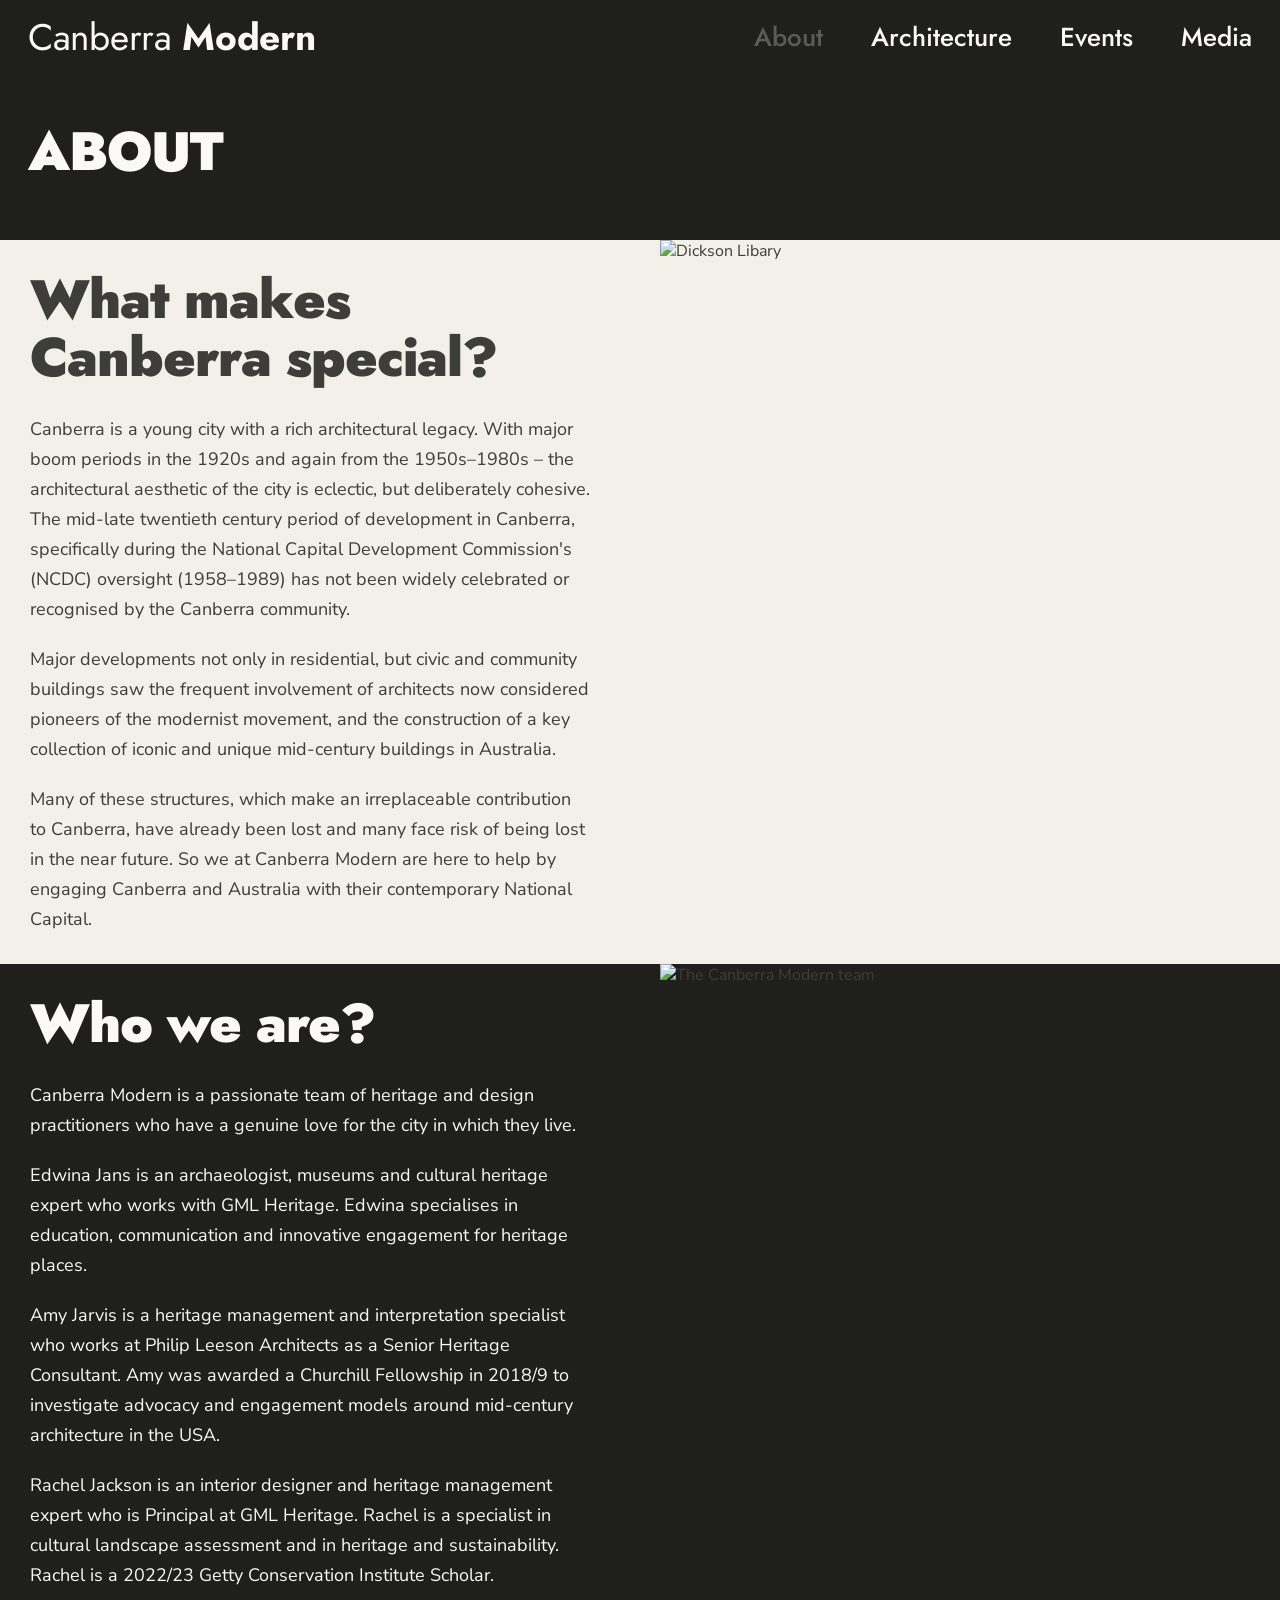
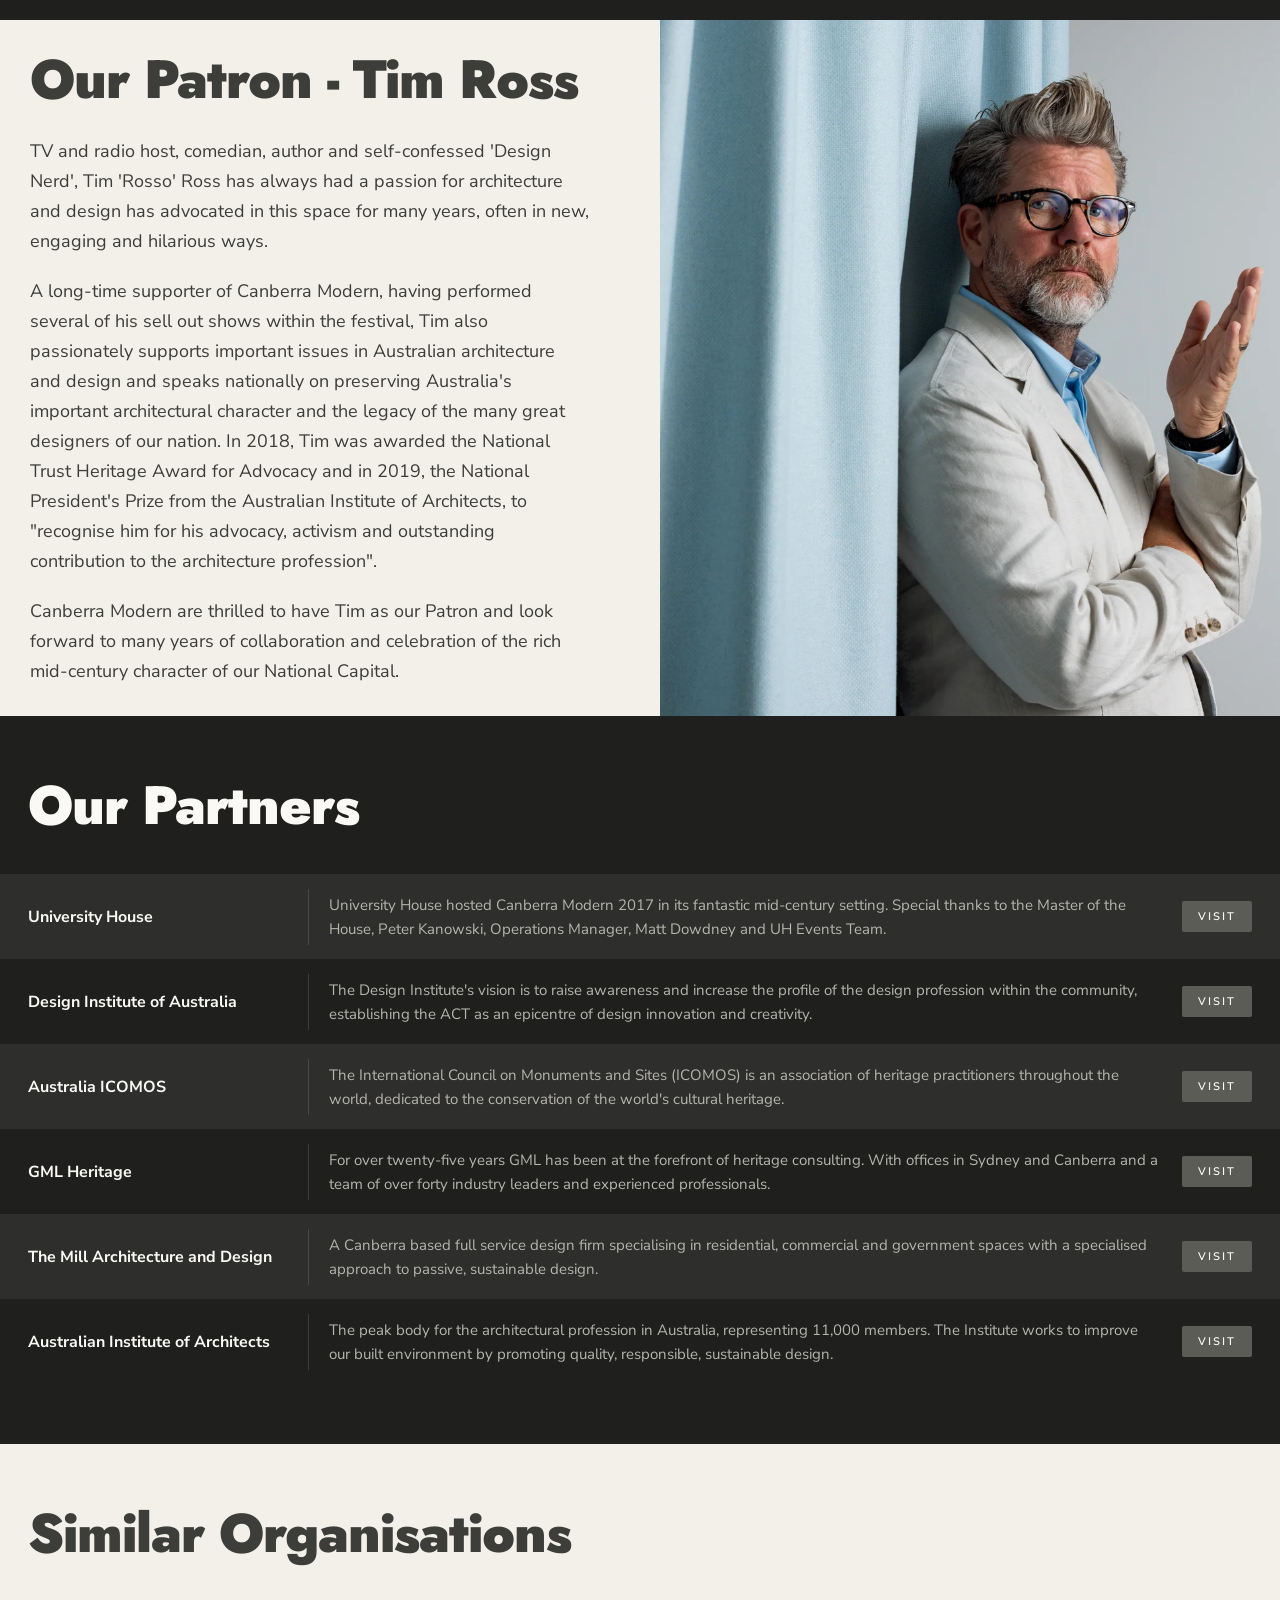
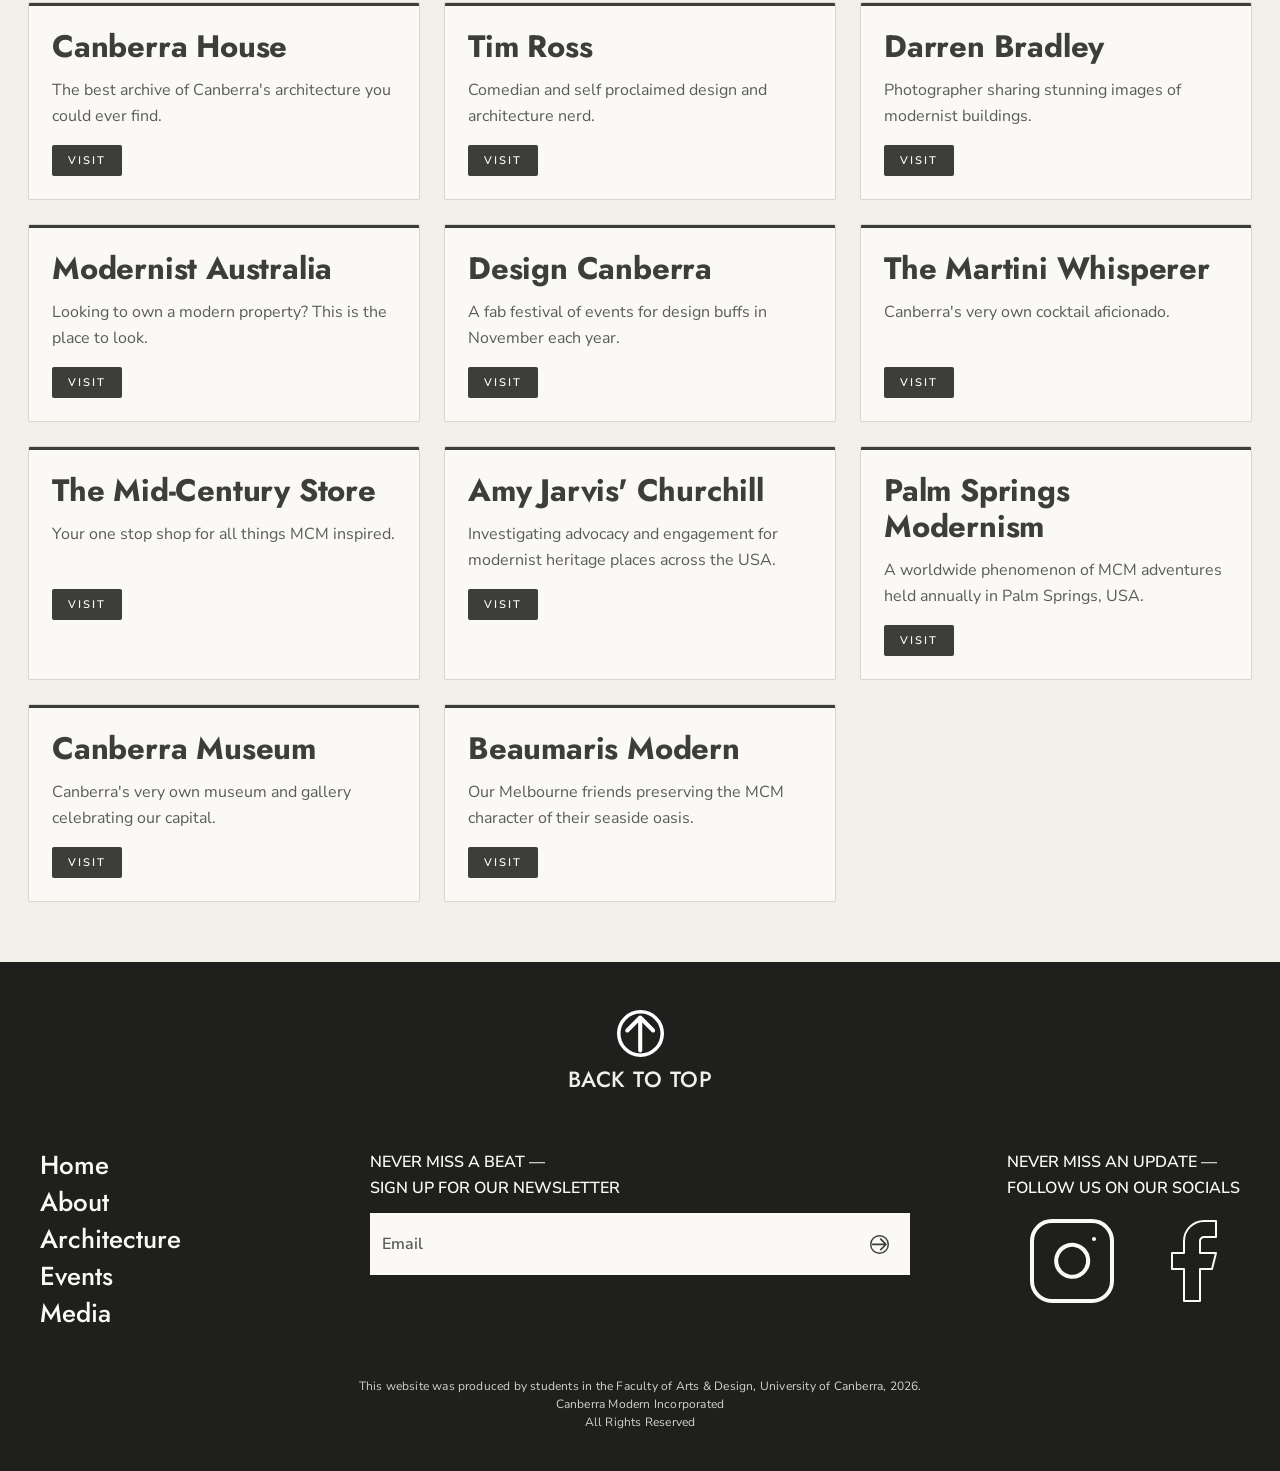
==== about.html @ 427d689c "updated footers across all pages, edited events highlight carousel to work, and match prototype. Als" ====
<!DOCTYPE html>
<html lang="en">
<head>
  <meta charset="UTF-8">
  <meta name="viewport" content="width=device-width, initial-scale=1.0">
  <title>About — Canberra Modern</title>
  <link rel="preconnect" href="https://fonts.googleapis.com">
  <link rel="preconnect" href="https://fonts.gstatic.com" crossorigin>
  <link href="https://fonts.googleapis.com/css2?family=Jost:wght@400;500;700;800;900&family=Nunito+Sans:ital,wght@0,400;0,600;1,400&display=swap" rel="stylesheet">
  <link rel="stylesheet" href="assets/css/styles.css">
</head>
<body>

  <!-- ===== PAGE HERO ===== -->
  <section class="page-hero">
    <nav class="navbar">
      <a href="index.html" class="logo"><span class="logo-regular">Canberra</span><span class="logo-bold"> Modern</span></a>
      <ul class="nav-links">
        <li><a href="about.html" class="nav-active">About</a></li>
        <li><a href="architecture.html">Architecture</a></li>
        <li><a href="events.html">Events</a></li>
        <li><a href="media.html">Media</a></li>
      </ul>
    </nav>
    <div class="page-hero-content">
      <h1 class="page-title">ABOUT</h1>
    </div>
  </section>

  <!-- ===== WHAT MAKES CANBERRA SPECIAL ===== -->
  <section class="about-section light-bg">
    <div class="about-inner">
      <div class="about-text">
        <h2 class="about-heading dark">What makes Canberra special?</h2>
        <p class="about-body dark">Canberra is a young city with a rich architectural legacy. With major boom periods in the 1920s and again from the 1950s–1980s – the architectural aesthetic of the city is eclectic, but deliberately cohesive. The mid-late twentieth century period of development in Canberra, specifically during the National Capital Development Commission's (NCDC) oversight (1958–1989) has not been widely celebrated or recognised by the Canberra community.</p>
        <p class="about-body dark">Major developments not only in residential, but civic and community buildings saw the frequent involvement of architects now considered pioneers of the modernist movement, and the construction of a key collection of iconic and unique mid-century buildings in Australia.</p>
        <p class="about-body dark">Many of these structures, which make an irreplaceable contribution to Canberra, have already been lost and many face risk of being lost in the near future. So we at Canberra Modern are here to help by engaging Canberra and Australia with their contemporary National Capital.</p>
      </div>
      <div class="about-image">
        <img src="assets/images/dicksonlibrary.png" alt="Dickson Libary">
      </div>
    </div>
  </section>

  <!-- ===== WHO WE ARE ===== -->
  <section class="about-section dark-bg">
    <div class="about-inner">
      <div class="about-text">
        <h2 class="about-heading light">Who we are?</h2>
        <p class="about-body light">Canberra Modern is a passionate team of heritage and design practitioners who have a genuine love for the city in which they live.</p>
        <p class="about-body light">Edwina Jans is an archaeologist, museums and cultural heritage expert who works with GML Heritage. Edwina specialises in education, communication and innovative engagement for heritage places.</p>
        <p class="about-body light">Amy Jarvis is a heritage management and interpretation specialist who works at Philip Leeson Architects as a Senior Heritage Consultant. Amy was awarded a Churchill Fellowship in 2018/9 to investigate advocacy and engagement models around mid-century architecture in the USA.</p>
        <p class="about-body light">Rachel Jackson is an interior designer and heritage management expert who is Principal at GML Heritage. Rachel is a specialist in cultural landscape assessment and in heritage and sustainability. Rachel is a 2022/23 Getty Conservation Institute Scholar.</p>
      </div>
      <div class="about-image">
        <img src="assets/images/yarralumlaunitingchurch.png" alt="The Canberra Modern team">
      </div>
    </div>
  </section>

  <!-- ===== OUR PATRON - TIM ROSS ===== -->
  <section class="about-section light-bg">
    <div class="about-inner">
      <div class="about-text">
        <h2 class="about-heading dark">Our Patron - Tim Ross</h2>
        <p class="about-body dark">TV and radio host, comedian, author and self-confessed 'Design Nerd', Tim 'Rosso' Ross has always had a passion for architecture and design has advocated in this space for many years, often in new, engaging and hilarious ways.</p>
        <p class="about-body dark">A long-time supporter of Canberra Modern, having performed several of his sell out shows within the festival, Tim also passionately supports important issues in Australian architecture and design and speaks nationally on preserving Australia's important architectural character and the legacy of the many great designers of our nation. In 2018, Tim was awarded the National Trust Heritage Award for Advocacy and in 2019, the National President's Prize from the Australian Institute of Architects, to "recognise him for his advocacy, activism and outstanding contribution to the architecture profession".</p>
        <p class="about-body dark">Canberra Modern are thrilled to have Tim as our Patron and look forward to many years of collaboration and celebration of the rich mid-century character of our National Capital.</p>
      </div>
      <div class="about-image">
        <img src="assets/images/timross.png" alt="Tim Ross, Patron of Canberra Modern">
      </div>
    </div>
  </section>

  <!-- ===== OUR PARTNERS ===== -->
  <section class="about-section dark-bg">
    <div class="partners-inner">
      <h2 class="partners-heading">Our Partners</h2>
      <div class="partner-list">
        <div class="partner-row">
          <span class="partner-name">University House</span>
          <span class="partner-divider"></span>
          <p class="partner-desc">University House hosted Canberra Modern 2017 in its fantastic mid-century setting. Special thanks to the Master of the House, Peter Kanowski, Operations Manager, Matt Dowdney and UH Events Team.</p>
          <a href="#" class="visit-btn">VISIT</a>
        </div>
        <div class="partner-row">
          <span class="partner-name">Design Institute of Australia</span>
          <span class="partner-divider"></span>
          <p class="partner-desc">The Design Institute's vision is to raise awareness and increase the profile of the design profession within the community, establishing the ACT as an epicentre of design innovation and creativity.</p>
          <a href="#" class="visit-btn">VISIT</a>
        </div>
        <div class="partner-row">
          <span class="partner-name">Australia ICOMOS</span>
          <span class="partner-divider"></span>
          <p class="partner-desc">The International Council on Monuments and Sites (ICOMOS) is an association of heritage practitioners throughout the world, dedicated to the conservation of the world's cultural heritage.</p>
          <a href="#" class="visit-btn">VISIT</a>
        </div>
        <div class="partner-row">
          <span class="partner-name">GML Heritage</span>
          <span class="partner-divider"></span>
          <p class="partner-desc">For over twenty-five years GML has been at the forefront of heritage consulting. With offices in Sydney and Canberra and a team of over forty industry leaders and experienced professionals.</p>
          <a href="#" class="visit-btn">VISIT</a>
        </div>
        <div class="partner-row">
          <span class="partner-name">The Mill Architecture and Design</span>
          <span class="partner-divider"></span>
          <p class="partner-desc">A Canberra based full service design firm specialising in residential, commercial and government spaces with a specialised approach to passive, sustainable design.</p>
          <a href="#" class="visit-btn">VISIT</a>
        </div>
        <div class="partner-row">
          <span class="partner-name">Australian Institute of Architects</span>
          <span class="partner-divider"></span>
          <p class="partner-desc">The peak body for the architectural profession in Australia, representing 11,000 members. The Institute works to improve our built environment by promoting quality, responsible, sustainable design.</p>
          <a href="#" class="visit-btn">VISIT</a>
        </div>
      </div>
    </div>
  </section>

  <!-- ===== SIMILAR ORGANISATIONS ===== -->
  <section class="about-section light-bg">
    <div class="orgs-inner">
      <h2 class="orgs-heading">Similar Organisations</h2>
      <div class="org-grid">
        <div class="org-card">
          <h3 class="org-card-title">Canberra House</h3>
          <p class="org-card-desc">The best archive of Canberra's architecture you could ever find.</p>
          <a href="#" class="visit-btn">VISIT</a>
        </div>
        <div class="org-card">
          <h3 class="org-card-title">Tim Ross</h3>
          <p class="org-card-desc">Comedian and self proclaimed design and architecture nerd.</p>
          <a href="#" class="visit-btn">VISIT</a>
        </div>
        <div class="org-card">
          <h3 class="org-card-title">Darren Bradley</h3>
          <p class="org-card-desc">Photographer sharing stunning images of modernist buildings.</p>
          <a href="#" class="visit-btn">VISIT</a>
        </div>
        <div class="org-card">
          <h3 class="org-card-title">Modernist Australia</h3>
          <p class="org-card-desc">Looking to own a modern property? This is the place to look.</p>
          <a href="#" class="visit-btn">VISIT</a>
        </div>
        <div class="org-card">
          <h3 class="org-card-title">Design Canberra</h3>
          <p class="org-card-desc">A fab festival of events for design buffs in November each year.</p>
          <a href="#" class="visit-btn">VISIT</a>
        </div>
        <div class="org-card">
          <h3 class="org-card-title">The Martini Whisperer</h3>
          <p class="org-card-desc">Canberra's very own cocktail aficionado.</p>
          <a href="#" class="visit-btn">VISIT</a>
        </div>
        <div class="org-card">
          <h3 class="org-card-title">The Mid-Century Store</h3>
          <p class="org-card-desc">Your one stop shop for all things MCM inspired.</p>
          <a href="#" class="visit-btn">VISIT</a>
        </div>
        <div class="org-card">
          <h3 class="org-card-title">Amy Jarvis' Churchill</h3>
          <p class="org-card-desc">Investigating advocacy and engagement for modernist heritage places across the USA.</p>
          <a href="#" class="visit-btn">VISIT</a> 
        </div>
        <div class="org-card">
          <h3 class="org-card-title">Palm Springs Modernism</h3>
          <p class="org-card-desc">A worldwide phenomenon of MCM adventures held annually in Palm Springs, USA.</p>
          <a href="#" class="visit-btn">VISIT</a>
        </div>
        <div class="org-card">
          <h3 class="org-card-title">Canberra Museum</h3>
          <p class="org-card-desc">Canberra's very own museum and gallery celebrating our capital.</p>
          <a href="#" class="visit-btn">VISIT</a>
        </div>
        <div class="org-card">
          <h3 class="org-card-title">Beaumaris Modern</h3>
          <p class="org-card-desc">Our Melbourne friends preserving the MCM character of their seaside oasis.</p>
          <a href="#" class="visit-btn">VISIT</a>
        </div>
      </div>
    </div>
  </section>

  <!-- ===== FOOTER ===== -->
  <footer id="newsletter">
    <div class="footer-top">
      <button class="back-to-top" onclick="window.scrollTo({top:0,behavior:'smooth'})">
        <img src="assets/images/seemoreright.svg" alt="" class="back-to-top-icon">
        <span>BACK TO TOP</span>
      </button>
    </div>

    <div class="footer-body">
      <nav class="footer-nav">
        <a href="index.html">Home</a>
        <a href="about.html">About</a>
        <a href="architecture.html">Architecture</a>
        <a href="events.html">Events</a>
        <a href="media.html">Media</a>
      </nav>

      <div class="footer-newsletter">
        <p class="newsletter-heading">NEVER MISS A BEAT —<br>SIGN UP FOR OUR NEWSLETTER</p>
        <form class="newsletter-form" onsubmit="return false;">
          <input type="email" placeholder="Email" class="newsletter-input" aria-label="Email address">
          <button type="submit" class="newsletter-submit" aria-label="Submit">
            <img src="assets/images/seemoreright.svg" alt="Submit" class="submit-arrow">
          </button>
        </form>
      </div>

      <!-- Social -->
      <div class="footer-social">
        <p class="social-heading">NEVER MISS AN UPDATE —<br>FOLLOW US ON OUR SOCIALS</p>
        <div class="footer-social-icons">
          <a href="#" aria-label="Instagram">
            <img src="assets/images/instagramlogo.svg" alt="Instagram">
          </a>
          <a href="#" aria-label="Facebook">
            <img src="assets/images/facebooklogo.svg" alt="Facebook">
          </a>
        </div>
      </div>
    </div>

    <p class="footer-copyright">This website was produced by students in the Faculty of Arts & Design, University of Canberra, 2026.<br>Canberra Modern Incorporated<br>All Rights Reserved<br></p>
  </footer>
  <!-- Mobile hamburger button -->
  <button class="hamburger-btn" id="hamburgerBtn" aria-label="Open navigation">
    <span></span>
    <span></span>
    <span></span>
  </button>

  <!-- Mobile full-screen nav overlay -->
  <div class="mobile-nav-overlay" id="mobileNavOverlay">
    <button class="mobile-nav-close" id="mobileNavClose" aria-label="Close navigation">&#x2715;</button>
    <nav class="mobile-nav-links">
      <a href="index.html">Home</a>
      <a href="about.html">About</a>
      <a href="architecture.html">Architecture</a>
      <a href="events.html">Events</a>
      <a href="media.html">Media</a>
    </nav>
  </div>

  <script src="assets/js/javascript.js"></script>
</body>
</html>
---- assets/css/styles.css ----
/* ===== RESET & BASE ===== */
*, *::before, *::after {
  box-sizing: border-box;
  margin: 0;
  padding: 0;
}

:root {
  --charcoal: #1F1F1D;
  --stone: #3D3D39;
  --slate: #5C5C57;
  --cream: #F2F0E9;
  --off-white: #FAF9F6;
  --tan: #D4D2CB;

  --font-heading: 'Jost', sans-serif;
  --font-body: 'Nunito Sans', sans-serif;
}

html {
  scroll-behavior: smooth;
}

body {
  font-family: var(--font-body);
  background-color: var(--cream);
  color: var(--stone);
}

a {
  text-decoration: none;
  color: inherit;
}

ul {
  list-style: none;
}

img {
  display: block;
  max-width: 100%;
}

/* ===== HERO SECTION ===== */
.hero {
  position: relative;
  width: 100%;
  min-height: 830px;
  background-color: var(--charcoal);
  overflow: hidden;
  padding-bottom: 60px;
}

/* ===== NAVBAR ===== */
.navbar {
  position: relative;
  z-index: 10;
  display: flex;
  align-items: center;
  justify-content: space-between;
  padding: 16px 28px;
  max-width: 1440px;
  margin: 0 auto;
}

.logo {
  font-family: var(--font-heading);
  font-size: 37px;
  line-height: 42px;
  letter-spacing: -0.3px;
  color: var(--off-white);
  white-space: nowrap;
}

.logo-regular {
  font-weight: 400;
}

.logo-bold {
  font-weight: 700;
}

.nav-links {
  display: flex;
  gap: 48px;
}

.nav-links a {
  font-family: var(--font-heading);
  font-weight: 500;
  font-size: 26px;
  line-height: 32px;
  color: var(--off-white);
  transition: opacity 0.2s;
}

.nav-links a:hover {
  opacity: 0.75;
}

.nav-right {
  display: flex;
  flex-direction: column;
  align-items: center;
  gap: 6px;
}

.social-icons {
  display: flex;
  align-items: center;
  gap: 11px;
}

.social-icon img {
  width: 45px;
  height: 45px;
  object-fit: contain;
}

.newsletter-btn {
  display: flex;
  align-items: center;
  gap: 6px;
  font-family: var(--font-body);
  font-weight: 600;
  font-size: 16px;
  line-height: 26px;
  color: var(--off-white);
  cursor: pointer;
  transition: opacity 0.2s;
}

.newsletter-btn:hover {
  opacity: 0.75;
}

.newsletter-arrow {
  width: 10px;
  height: 10px;
  object-fit: contain;
}

/* ===== HERO CONTENT ===== */
.hero-content {
  position: relative;
  max-width: 1440px;
  margin: 0 auto;
  min-height: 830px;
}

/* Left image — top left */
.hero-image-left {
  position: absolute;
  left: 42px;
  top: 86px;
  width: 323px;
  height: 273px;
  border: 6px solid var(--off-white);
  overflow: hidden;
}

.hero-image-left img {
  width: 100%;
  height: 100%;
  object-fit: cover;
}

/* Centered title */
.hero-title {
  position: absolute;
  left: 50%;
  transform: translateX(-50%);
  top: 341px;
  width: 776px;
  text-align: center;
  font-family: var(--font-heading);
  font-weight: 900;
  font-size: 54px;
  line-height: 58px;
  letter-spacing: -1px;
  color: var(--off-white);
}

/* Right image — lower right */
.hero-image-right {
  position: absolute;
  right: 43px;
  top: 459px;
  width: 479px;
  height: 322px;
  border: 6px solid var(--off-white);
  overflow: hidden;
}

.hero-image-right img {
  width: 100%;
  height: 100%;
  object-fit: cover;
}

/* Description — bottom left, left-aligned */
.hero-description {
  position: absolute;
  left: 26px;
  top: 666px;
  width: 378px;
  font-family: var(--font-body);
  font-weight: 400;
  font-size: 16px;
  line-height: 26px;
  color: var(--off-white);
  text-align: left;
}

/* ===== SECTIONS ===== */
.section {
  padding: 48px 28px 60px;
  width: 100%;
}

.section-title {
  font-family: var(--font-heading);
  font-weight: 800;
  font-size: 45px;
  line-height: 50px;
  letter-spacing: -0.5px;
  margin-bottom: 24px;
}

.section-title.dark {
  color: var(--stone);
}

.section-title.light {
  color: var(--off-white);
}

/* ===== FAVOURITES SECTION BACKGROUND ===== */
.favourites-section {
  background-color: var(--charcoal);
  max-width: 100%;
}

/* ===== CARDS CONTAINER ===== */
.cards-container {
  position: relative;
  border-radius: 54px;
  padding: 40px 56px;
  display: flex;
  align-items: center;
  gap: 24px;
}

.cards-container.light {
  background-color: var(--off-white);
}

.cards-container.cream {
  background-color: var(--off-white);
}

.cards-grid {
  display: grid;
  grid-template-columns: repeat(4, 1fr);
  gap: 28px;
  flex: 1;
  min-width: 0;
}

/* ===== EVENT CARDS ===== */
.event-card,
.fav-card,
.story-card {
  display: flex;
  flex-direction: column;
  gap: 3px;
}

.card-image-wrap {
  width: 100%;
  aspect-ratio: 1 / 1;
  overflow: hidden;
  border: 4px solid var(--stone);
}

.card-image-wrap img {
  width: 100%;
  height: 100%;
  object-fit: cover;
  display: block;
}

.card-title {
  font-family: var(--font-heading);
  font-weight: 700;
  font-size: 31px;
  line-height: 36px;
  letter-spacing: -0.2px;
}

.card-title.dark {
  color: var(--stone);
}

.card-date {
  font-family: var(--font-heading);
  font-weight: 500;
  font-size: 26px;
  line-height: 32px;
  color: var(--stone);
  
}

/* ===== SEE MORE BUTTON ===== */
.see-more-btn {
  display: flex;
  flex-direction: column;
  align-items: center;
  gap: 8px;
  flex-shrink: 0;
  cursor: pointer;
  transition: opacity 0.2s;
}

.see-more-btn:hover {
  opacity: 0.7;
}

.see-more-btn img {
  width: 40px;
  height: 40px;
}

.see-more-btn span {
  font-family: var(--font-body);
  font-weight: 600;
  font-size: 13px;
  line-height: 20px;
  letter-spacing: 2px;
  text-transform: uppercase;
  color: var(--stone);
}

/* ===== FOOTER ===== */
footer {
  background-color: var(--charcoal);
  padding: 0 28px 40px;
}

.footer-top {
  display: flex;
  justify-content: center;
  padding: 48px 0 24px;
}

.back-to-top {
  display: flex;
  flex-direction: column;
  align-items: center;
  gap: 8px;
  background: none;
  border: none;
  cursor: pointer;
  color: var(--cream);
  font-family: var(--font-heading);
  font-weight: 500;
  font-size: 22px;
  line-height: 28px;
  letter-spacing: 0.5px;
  transition: opacity 0.2s;
}

.back-to-top:hover {
  opacity: 0.75;
}

.back-to-top-icon {
  width: 47px;
  height: 47px;
  transform: rotate(-90deg);
  filter: brightness(0) invert(1);
}

.footer-body {
  display: grid;
  grid-template-columns: 1fr 2fr 1fr;
  gap: 60px;
  max-width: 1200px;
  margin: 0 auto;
  padding: 32px 0 24px;
  align-items: start;
}

/* Footer Nav */
.footer-nav {
  display: flex;
  flex-direction: column;
  gap: 5px;
  color:var(--creamcream)
}

.footer-nav a {
  font-family: var(--font-heading);
  font-weight: 500;
  font-size: 26px;
  line-height: 32px;
  color: var(--off-white);
  transition: opacity 0.2s;
}

.footer-nav a:hover {
  opacity: 0.7;
}

/* Newsletter */
.footer-newsletter {
  display: flex;
  flex-direction: column;
  gap: 12px;
}

.newsletter-heading {
  font-family: var(--font-body);
  font-weight: 600;
  font-size: 16px;
  line-height: 26px;
  color: var(--off-white);
}

.newsletter-form {
  display: flex;
  align-items: center;
  background-color: var(--off-white);
  position: relative;
  height: 62px;
}

.newsletter-input {
  flex: 1;
  height: 100%;
  border: none;
  background: transparent;
  font-family: var(--font-body);
  font-weight: 600;
  font-size: 16px;
  color: var(--slate);
  padding: 0 60px 0 12px;
  outline: none;
}

.newsletter-input::placeholder {
  color: var(--slate);
}

.newsletter-submit {
  position: absolute;
  right: 0;
  top: 0;
  height: 62px;
  width: 62px;
  background: none;
  border: none;
  cursor: pointer;
  display: flex;
  align-items: center;
  justify-content: center;
  transition: opacity 0.2s;
}

.newsletter-submit:hover {
  opacity: 0.75;
}

.submit-circle {
  position: absolute;
  width: 37px;
  height: 37px;
}

.submit-arrow {
  position: relative;
  width: 19px;
  height: auto;
  z-index: 1;
}

/* Social */
.footer-social {
  display: flex;
  flex-direction: column;
  gap: 12px;
  align-items: flex-end;
}

.social-heading {
     font-family: var(--font-body);
    font-weight: 600;
    font-size: 16px;
    line-height: 26px;
    color: var(--off-white);

}

.footer-social-icons {
  display: flex;
  gap: 24px;
  align-items: center;
}

.footer-social-icons a img {
  width: 96px;
  height: 96px;
  object-fit: contain;
}

/* Copyright */
.footer-copyright {
  text-align: center;
  font-family: var(--font-body);
  font-weight: 400;
  font-size: 12px;
  line-height: 18px;
  letter-spacing: 0.2px;
  color: var(--tan);
  margin-top: 24px;
}

/* ===== HAMBURGER / MOBILE NAV ===== */
.hamburger-btn {
  display: none;
  position: fixed;
  bottom: 24px;
  left: 20px;
  z-index: 200;
  width: 55px;
  height: 55px;
  border-radius: 50%;
  background-color: var(--off-white);
  border: none;
  cursor: pointer;
  flex-direction: column;
  align-items: center;
  justify-content: center;
  gap: 5px;
  box-shadow: 0 2px 12px rgba(0, 0, 0, 0.25);
}

.hamburger-btn span {
  display: block;
  width: 22px;
  height: 3px;
  background-color: var(--charcoal);
  border-radius: 2px;
}

.mobile-nav-overlay {
  display: none;
  position: fixed;
  inset: 0;
  background-color: var(--charcoal);
  z-index: 300;
  flex-direction: column;
  align-items: center;
  justify-content: center;
  gap: 32px;
}

.mobile-nav-overlay.open {
  display: flex;
}

.mobile-nav-close {
  position: absolute;
  bottom: 24px;
  left: 20px;
  background: none;
  border: none;
  color: var(--off-white);
  font-size: 32px;
  line-height: 1;
  cursor: pointer;
}

.mobile-nav-links {
  display: flex;
  flex-direction: column;
  align-items: center;
  gap: 28px;
}

.mobile-nav-links a {
  font-family: var(--font-heading);
  font-weight: 500;
  font-size: 32px;
  line-height: 38px;
  color: var(--off-white);
  transition: opacity 0.2s;
}

.mobile-nav-links a:hover {
  opacity: 0.7;
}

/* ===== PAGE HERO (About, Architecture, Events, Media) ===== */
.page-hero {
  background-color: var(--charcoal);
  padding-bottom: 60px;
}

.page-hero-content {
  max-width: 1440px;
  margin: 0 auto;
  padding: 48px 28px 0;
}

.page-title {
  font-family: var(--font-heading);
  font-weight: 900;
  font-size: 54px;
  line-height: 58px;
  letter-spacing: -1px;
  color: var(--off-white);
}

.nav-active {
  color: var(--slate) !important;
}

/* ===== ABOUT SECTIONS ===== */
.about-section {
  width: 100%;
}

.about-section.dark-bg {
  background-color: var(--charcoal);
}

.about-section.light-bg {
  background-color: var(--cream);
}

.about-inner {
  max-width: 1440px;
  margin: 0 auto;
  display: grid;
  grid-template-columns: 1fr 1fr;
  gap: 40px;
  align-items: start;
}
.about-text{padding: 30px 30px 30px 30px;}

.about-heading {
  font-family: var(--font-heading);
  font-weight: 900;
  font-size: 54px;
  line-height: 58px;
  letter-spacing: -1px;
  margin-bottom: 28px;
}

.about-heading.light { color: var(--off-white); }
.about-heading.dark  { color: var(--stone); }

.about-body {
  font-family: var(--font-body);
  font-weight: 400;
  font-size: 18px;
  line-height: 30px;
  margin-bottom: 20px;
}

.about-body:last-child { margin-bottom: 0; }
.about-body.light { color: var(--off-white); }
.about-body.dark  { color: var(--stone); }

.about-image {
  width: 100%;
  height: 100%;
  overflow: hidden;
}

.about-image img {
  width: 100%;
  height: 100%;
  object-fit: cover;
}

/* ===== PARTNER ROWS ===== */
.partners-inner {
  max-width: 1440px;
  margin: 0 auto;
  padding: 60px 0 60px;
}

.partners-heading {
  padding: 0 28px 40px;
  font-family: var(--font-heading);
  font-weight: 900;
  font-size: 54px;
  line-height: 58px;
  letter-spacing: -1px;
  color: var(--off-white);
}

.partner-row {
  display: flex;
  align-items: center;
  padding: 0 28px;
  min-height: 85px;
}

.partner-row:nth-child(odd)  { background-color: #2e2e2c; }
.partner-row:nth-child(even) { background-color: #1f1f1e; }

.partner-name {
  font-family: var(--font-body);
  font-weight: 700;
  font-size: 16px;
  line-height: 26px;
  color: var(--off-white);
  width: 260px;
  flex-shrink: 0;
}

.partner-divider {
  width: 1px;
  height: 56px;
  background-color: rgba(181, 180, 174, 0.2);
  flex-shrink: 0;
  margin: 0 20px;
}

.partner-desc {
  flex: 1;
  font-family: var(--font-body);
  font-weight: 400;
  font-size: 15px;
  line-height: 24px;
  color: #b5b4ae;
  overflow: hidden;
  display: -webkit-box;
  -webkit-line-clamp: 2;
  line-clamp: 2;
  -webkit-box-orient: vertical;
}

.visit-btn {
  display: inline-block;
  background-color: var(--slate);
  color: var(--off-white);
  font-family: var(--font-body);
  font-weight: 600;
  font-size: 11px;
  letter-spacing: 2px;
  text-transform: uppercase;
  padding: 8px 16px;
  border-radius: 2px;
  flex-shrink: 0;
  margin-left: 20px;
  transition: opacity 0.2s;
}

.visit-btn:hover { opacity: 0.8; }

/* ===== SIMILAR ORGANISATIONS ===== */
.orgs-inner {
  max-width: 1440px;
  margin: 0 auto;
  padding: 60px 28px;
}

.orgs-heading {
  font-family: var(--font-heading);
  font-weight: 900;
  font-size: 54px;
  line-height: 58px;
  letter-spacing: -1px;
  color: var(--stone);
  margin-bottom: 40px;
}

.org-grid {
  display: grid;
  grid-template-columns: repeat(3, 1fr);
  gap: 24px;
}

.org-card {
  background-color: var(--off-white);
  border: 1px solid rgba(181, 180, 174, 0.5);
  border-radius: 2px;
  overflow: hidden;
  padding: 23px;
  position: relative;
  padding-top: 26px;
}

.org-card::before {
  content: '';
  position: absolute;
  top: 0;
  left: 0;
  right: 0;
  height: 3px;
  background-color: var(--stone);
}

.org-card-title {
  font-family: var(--font-heading);
  font-weight: 700;
  font-size: 31px;
  line-height: 36px;
  letter-spacing: -0.2px;
  color: var(--stone);
  margin-bottom: 12px;
}

.org-card-desc {
  font-family: var(--font-body);
  font-weight: 400;
  font-size: 16px;
  line-height: 26px;
  color: var(--slate);
  margin-bottom: 16px;
  min-height: 52px;
}

.org-card .visit-btn {
  background-color: var(--stone);
  margin-left: 0;
}

/* ===== ARCHITECTURE BUILDING SHOWCASE ===== */
.arch-showcase {
  background-color: var(--charcoal);
  padding: 40px 0 60px;
}

.building-scroll-wrapper {
  overflow-x: auto;
  overflow-y: hidden;
  scrollbar-width: none;
  -ms-overflow-style: none;
  padding-bottom: 32px;
  cursor: grab;
}

.building-scroll-wrapper:active {
  cursor: grabbing;
}

.building-scroll-wrapper::-webkit-scrollbar {
  display: none;
}

.building-scroll {
  display: flex;
  gap: 60px;
  width: max-content;
  padding-left: max(28px, calc(50vw - 692px));
  padding-right: max(28px, calc(50vw - 692px));}

.building-card {
  width: 680px;
  flex-shrink: 0;
}

.building-card-top {
  height: 230px;
  display: flex;
  flex-direction: column;
  justify-content: flex-start;
}

.building-number {
  font-family: var(--font-heading);
  font-weight: 500;
  font-size: 26px;
  line-height: 32px;
  color: var(--off-white);
  margin-bottom: 8px;
}

.building-name-large {
  font-family: var(--font-heading);
  font-weight: 900;
  font-size: 54px;
  line-height: 58px;
  letter-spacing: -1px;
  color: var(--off-white);
  margin-bottom: 12px;
}

.at-risk-label {
  font-family: var(--font-heading);
  font-weight: 500;
  font-size: 26px;
  line-height: 32px;
  color: var(--off-white);
  margin-bottom: 16px;
}

.building-photo {
  width: 100%;
  height: 480px;
  border: 4px solid var(--off-white);
  overflow: hidden;
  margin-bottom: 16px;
}

.building-photo img {
  width: 100%;
  height: 100%;
  object-fit: cover;
}

.building-caption-name {
  font-family: var(--font-heading);
  font-weight: 700;
  font-size: 31px;
  line-height: 36px;
  letter-spacing: -0.2px;
  color: var(--off-white);
  margin-bottom: 4px;
}

.building-caption-meta {
  font-family: var(--font-body);
  font-weight: 400;
  font-size: 16px;
  line-height: 26px;
  color: var(--off-white);
}

/* Scroll progress dots */
.scroll-dots {
  display: flex;
  justify-content: center;
  gap: 8px;
  padding: 0 28px;
  margin-top: 8px;
}

.scroll-dot {
  width: 10px;
  height: 10px;
  border-radius: 50%;
  background-color: var(--slate);
  transition: background-color 0.2s;
  flex-shrink: 0;
}

.scroll-dot.active {
  background-color: var(--off-white);
}

/* ===== EVENTS PAGE ===== */
.events-section.light-bg { background-color: var(--cream); }
.events-section.dark-bg  { background-color: var(--charcoal); }

.events-inner {
  max-width: 1440px;
  margin: 0 auto;
  padding: 48px 28px 60px;
}

.events-heading {
  font-family: var(--font-heading);
  font-weight: 900;
  font-size: 45px;
  line-height: 50px;
  letter-spacing: -0.5px;
  margin-bottom: 32px;
}
.events-heading.dark  { color: var(--stone); }
.events-heading.light { color: var(--off-white); }

.events-grid {
  display: grid;
  grid-template-columns: repeat(3, 1fr);
  gap: 28px;
}

/* Event card */
.event-card-large {
  border: 4px solid var(--stone);
  border-radius: 2px;
  overflow: hidden;
  background-color: #e8e6df;
  display: flex;
  flex-direction: column;
}

.event-card-large.past {
  background-color: #2e2e2c;
  border-color: var(--off-white);
}

.event-card-image {
  position: relative;
  height: 260px;
  overflow: hidden;
  flex-shrink: 0;
}

.event-card-image img {
  width: 100%;
  height: 100%;
  object-fit: cover;
  display: block;
}

.past-event-label {
  position: absolute;
  top: 12px;
  left: 12px;
  background-color: var(--stone);
  color: var(--off-white);
  font-family: var(--font-body);
  font-weight: 600;
  font-size: 10px;
  letter-spacing: 1.5px;
  text-transform: uppercase;
  padding: 5px 12px;
  border-radius: 2px;
  z-index: 1;
}

.event-card-body {
  padding: 12px 16px 16px;
  display: flex;
  flex-direction: column;
  gap: 6px;
  flex: 1;
}

.event-date-tag {
  display: inline-block;
  background-color: #2e2e2b;
  color: var(--off-white);
  font-family: var(--font-body);
  font-weight: 400;
  font-size: 15px;
  line-height: 24px;
  padding: 2px 16px;
  border-radius: 2px;
  align-self: flex-start;
}

.event-date-tag.light {
  background-color: var(--off-white);
  color: #111110;
}

.event-title-med {
  font-family: var(--font-heading);
  font-weight: 500;
  font-size: 26px;
  line-height: 32px;
  color: var(--stone);
}

.event-title-med.light { color: var(--off-white); }

.event-venue {
  font-family: var(--font-body);
  font-weight: 400;
  font-size: 13px;
  line-height: 20px;
  color: #8a8a84;
}

.register-btn {
  display: inline-block;
  align-self: flex-end;
  margin-top: auto;
  background-color: #2e2e2b;
  color: var(--off-white);
  font-family: var(--font-body);
  font-weight: 600;
  font-size: 13px;
  letter-spacing: 2px;
  text-transform: uppercase;
  padding: 9px 20px;
  border-radius: 2px;
  transition: opacity 0.2s;
}

.register-btn:hover { opacity: 0.8; }

.view-highlights {
  font-family: var(--font-body);
  font-weight: 600;
  font-size: 12px;
  letter-spacing: 0.5px;
  color: #8a8a84;
  margin-top: auto;
  transition: opacity 0.2s;
}

.view-highlights:hover { opacity: 0.7; }

/* Highlights carousel */
.highlights-inner {
  max-width: 80%;
  margin: 0 auto;
  padding: 48px 28px 60px;
}

.highlights-carousel {
  display: flex;
  align-items: center;
  gap: 24px;
  width: 80%;
  margin: 0 auto;
}

.highlights-viewport {
  overflow: hidden;
  flex: 1;
}

.highlights-track {
  display: flex;
  transition: transform 0.4s ease;
}

.highlight-slide {
  flex: 0 0 100%;
  height: 560px;
}

.highlight-slide img {
  width: 100%;
  height: 100%;
  object-fit: cover;
}

.highlights-prev,
.highlights-next {
  background: none;
  border: none;
  cursor: pointer;
  width: 45px;
  height: 45px;
  flex-shrink: 0;
  transition: opacity 0.2s;
}

.highlights-prev:hover,
.highlights-next:hover { opacity: 0.7; }

.highlights-prev img {
  width: 100%;
  height: 100%;
  transform: rotate(180deg);
}

.highlights-next img {
  width: 100%;
  height: 100%;
}

/* Dot progress bar — circles on a line */
.highlights-dots {
  display: flex;
  align-items: center;
  justify-content: space-between;
  margin-top: 24px;
  position: relative;
  width: 80%;
  margin-left: auto;
  margin-right: auto;
}

.highlights-dots::before {
  content: '';
  position: absolute;
  top: 50%;
  left: 0;
  right: 0;
  height: 1.5px;
  background-color: var(--stone);
  transform: translateY(-50%);
}

.highlights-dot {
  width: 20px;
  height: 20px;
  border-radius: 50%;
  border: 2px solid var(--stone);
  background-color: var(--cream);
  cursor: pointer;
  position: relative;
  z-index: 1;
  flex-shrink: 0;
  transition: background-color 0.2s;
}

.highlights-dot.active {
  background-color: var(--stone);
}

.highlights-dot {
  width: 22px;
  height: 22px;
  border-radius: 50%;
  background-color: var(--tan);
  cursor: pointer;
  transition: background-color 0.2s;
  flex-shrink: 0;
}

.highlights-dot.active { background-color: var(--stone); }

/* ===== MOBILE RESPONSIVE ===== */
@media (max-width: 768px) {

  /* Hamburger */
  .hamburger-btn {
    display: flex;
  }

  /* ---- NAVBAR ---- */
  .nav-links {
    display: none;
  }

  .navbar {
    padding: 14px 16px;
    flex-direction: column;
    align-items: center;
    gap: 12px;
  }

  .logo {
    font-size: 40px;
    line-height: 32px;
  }

  .social-icon img {
    width: 32px;
    height: 32px;
  }

  .newsletter-btn {
    font-size: 13px;
  }

  .newsletter-arrow {
    width: 8px;
    height: 8px;
  }

  /* ---- HERO ---- */
  .hero {
    min-height: auto;
    padding-bottom: 40px;
  }

  .hero-content {
    position: static;
    max-width: 100%;
    padding: 20px 20px 40px;
    min-height: auto;
    display: flex;
    flex-direction: column;
    align-items: center;
    gap: 24px;
  }

  .hero-image-left {
    position: static;
    width: 297px;
    height: 212px;
    border-width: 4px;
  }

  .hero-title {
    position: static;
    left: auto;
    top: auto;
    transform: none;
    width: 100%;
    max-width: 361px;
    font-size: 31px;
    font-weight: 700;
    line-height: 36px;
    letter-spacing: -0.2px;
    text-align: center;
  }

  .hero-image-right {
    position: static;
    right: auto;
    top: auto;
    width: 100%;
    height: 220px;
    border-width: 3px;
  }

  .hero-description {
    position: static;
    left: auto;
    top: auto;
    width: 100%;
    max-width: 361px;
    font-size: 18px;
    line-height: 30px;
    text-align: left;
  }

  /* ---- SECTIONS ---- */
  .section {
    padding: 32px 20px 40px;
    max-width: 100%;
    margin: 0;
  }

  .section-title {
    font-size: 38px;
    line-height: 44px;
  }

  .favourites-section {
    padding: 32px 20px 40px;
  }

  /* ---- CAROUSEL ---- */
  .cards-container {
    flex-direction: row;
    padding: 20px 0 20px 20px;
    border-radius: 24px;
    overflow: hidden;
    gap: 0;
    align-items: center;
  }

  .cards-grid {
    display: flex;
    grid-template-columns: unset;
    overflow-x: scroll;
    scroll-snap-type: x mandatory;
    scrollbar-width: none;
    -ms-overflow-style: none;
    gap: 20px;
    flex: 1;
    align-items: flex-start;
  }

  .cards-grid::-webkit-scrollbar {
    display: none;
  }

  .event-card,
  .fav-card,
  .story-card {
    flex: 0 0 252px;
    min-width: 252px;
    scroll-snap-align: start;
  }

  .card-image-wrap {
    width: 252px;
    height: 252px;
  }

  .see-more-btn {
    flex-shrink: 0;
    flex-direction: column;
    align-items: center;
    padding: 0 12px;
    align-self: center;
  }

  .see-more-btn img {
    width: 32px;
    height: 32px;
  }

  .see-more-btn span {
    font-size: 10px;
    letter-spacing: 1px;
  }

  /* ---- BUILDING SHOWCASE ---- */
  .building-card {
    width: 85vw;
  }

  .building-name-large {
    font-size: 36px;
    line-height: 42px;
  }

  .building-photo {
    height: 280px;
  }

  /* ---- EVENTS ---- */
  .events-grid {
    grid-template-columns: 1fr;
    gap: 20px;
  }

  .events-inner,
  .highlights-inner {
    padding: 32px 20px 40px;
  }

  .events-heading {
    font-size: 38px;
    line-height: 44px;
  }

  .highlight-slide {
    height: 280px;
  }

  /* ---- PAGE HERO ---- */
  .page-hero {
    padding-bottom: 32px;
  }

  .page-hero-content {
    padding: 24px 20px 0;
  }

  .page-title {
    font-size: 38px;
    line-height: 44px;
  }

  /* ---- ABOUT SECTIONS ---- */
  .about-inner {
    grid-template-columns: 1fr;
    gap: 0;
  }

  .about-text {
    padding: 32px 20px;
  }

  .about-heading {
    font-size: 36px;
    line-height: 42px;
  }

  .about-image {
    height: 280px;
  }

  /* ---- PARTNER ROWS ---- */
  .partners-inner {
    padding: 32px 0;
  }

  .partners-heading {
    padding: 0 20px 24px;
    font-size: 38px;
    line-height: 44px;
  }

  .partner-row {
    flex-direction: column;
    align-items: flex-start;
    padding: 16px 20px;
    gap: 6px;
    min-height: unset;
  }

  .partner-divider {
    display: none;
  }

  .partner-name {
    width: 100%;
  }

  .partner-desc {
    -webkit-line-clamp: unset;
    line-clamp: unset;
  }

  .visit-btn {
    margin-left: 0;
    margin-top: 4px;
  }

  /* ---- SIMILAR ORGANISATIONS ---- */
  .orgs-inner {
    padding: 32px 20px;
  }

  .orgs-heading {
    font-size: 38px;
    line-height: 44px;
    margin-bottom: 24px;
  }

  .org-grid {
    grid-template-columns: 1fr;
  }

  /* ---- FOOTER ---- */
  .footer-body {
    grid-template-columns: 1fr;
    gap: 32px;
  }

  .footer-nav a {
    font-size: 22px;
  }

  .footer-social {
    align-items: flex-start;
  }

  .social-heading {
    text-align: left;
  }

  .footer-social-icons a img {
    width: 64px;
    height: 64px;
  }
}
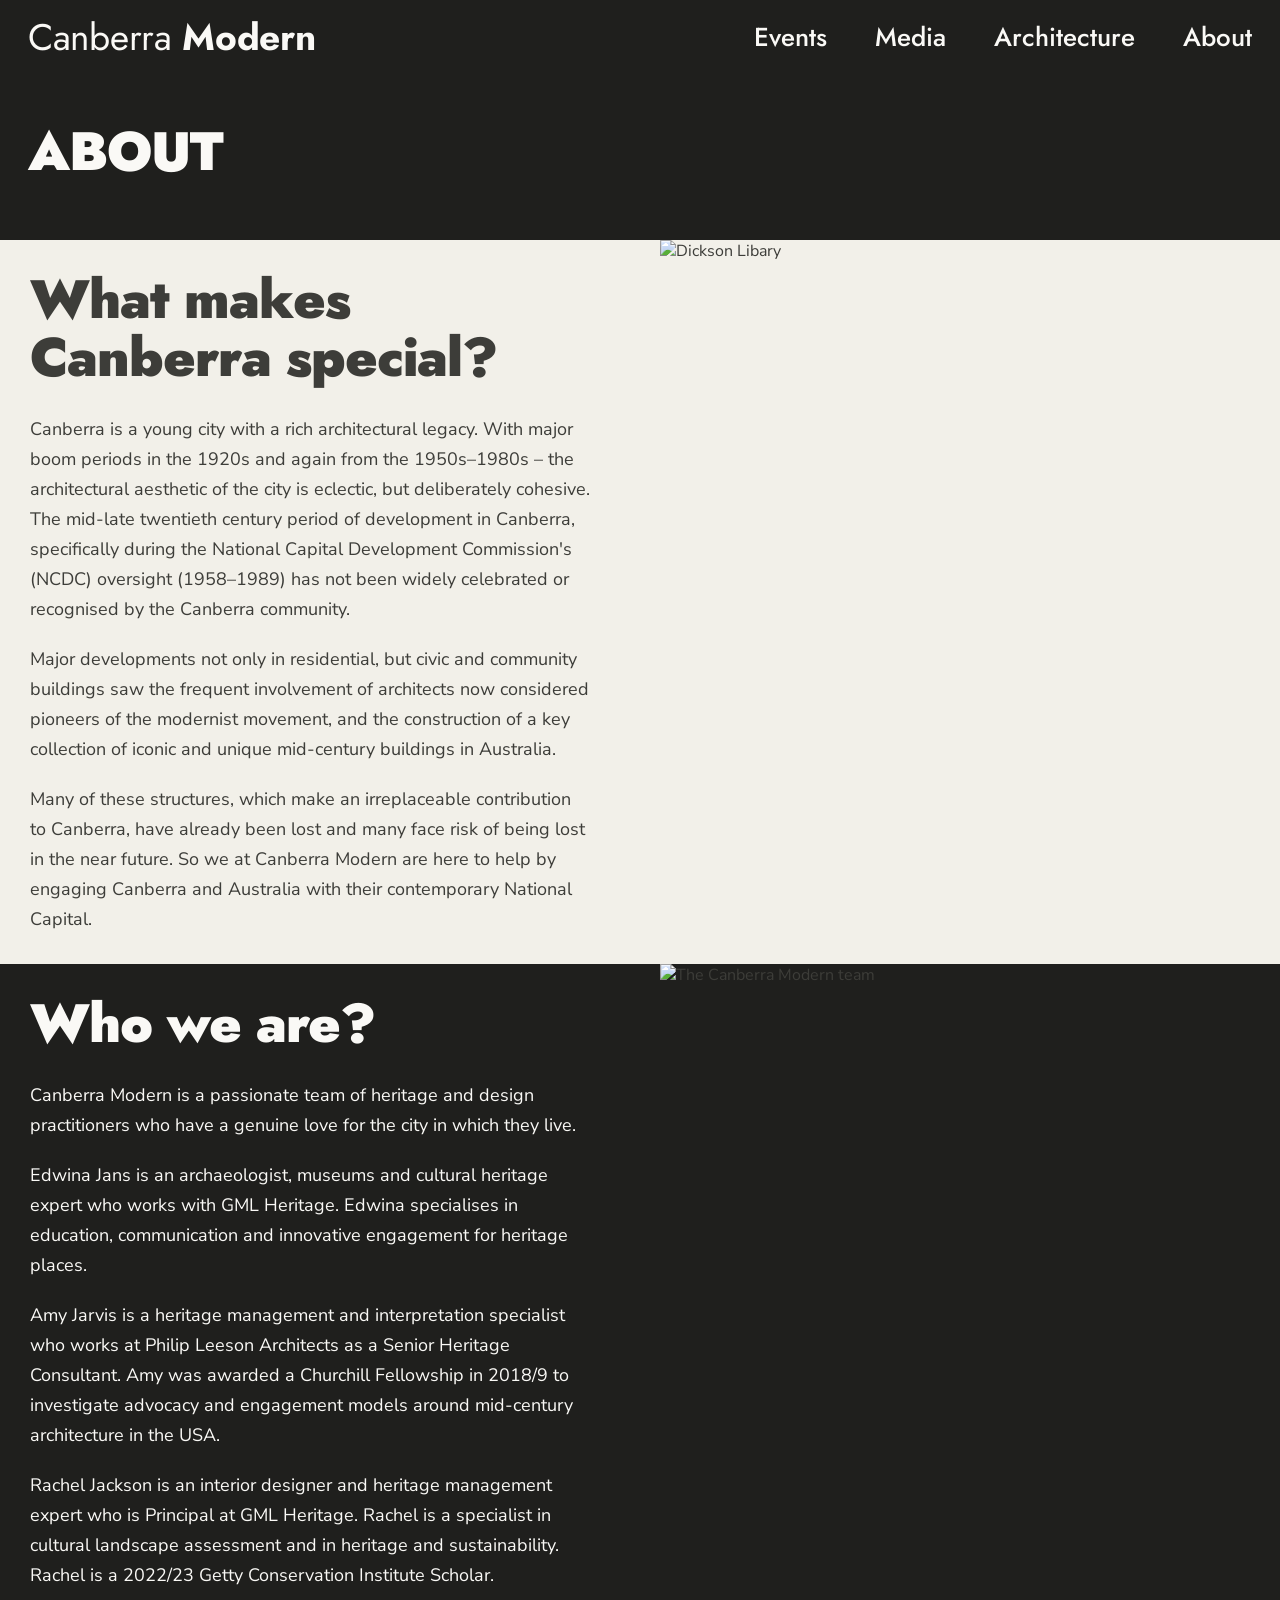
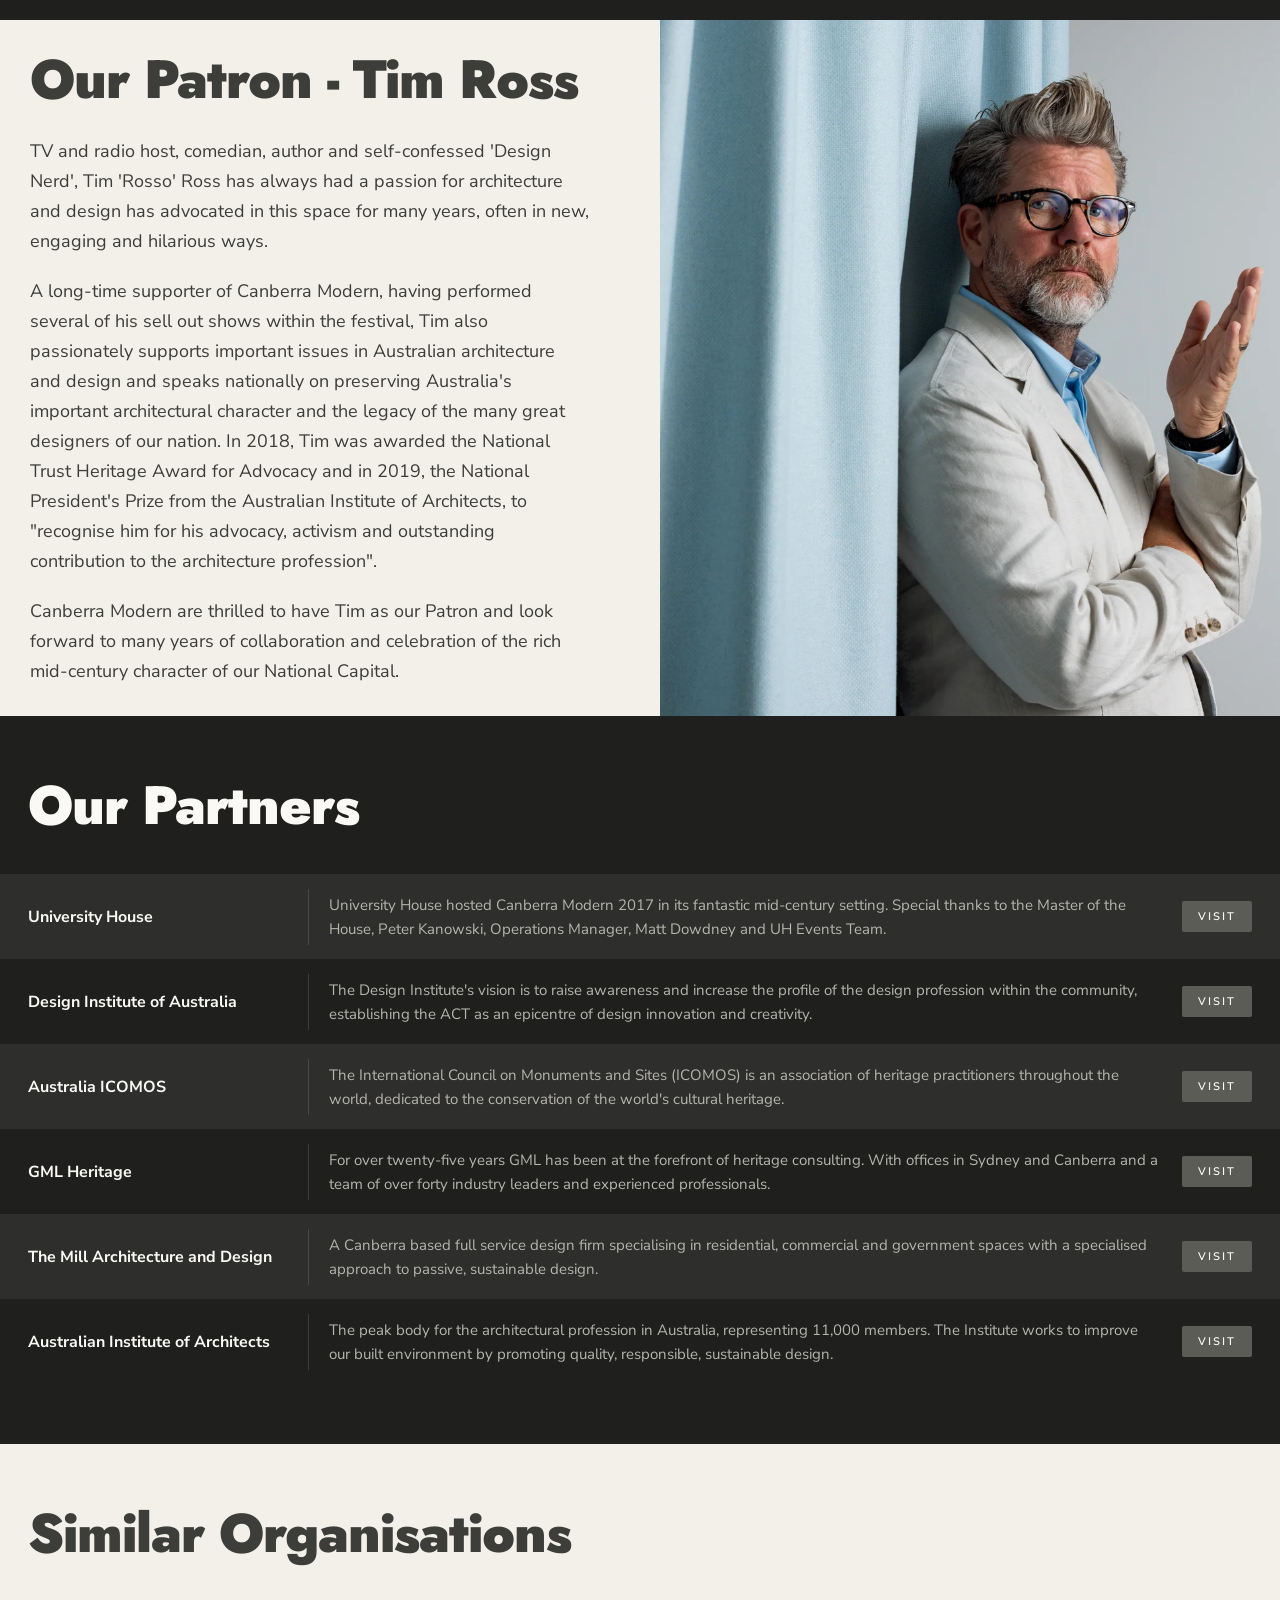
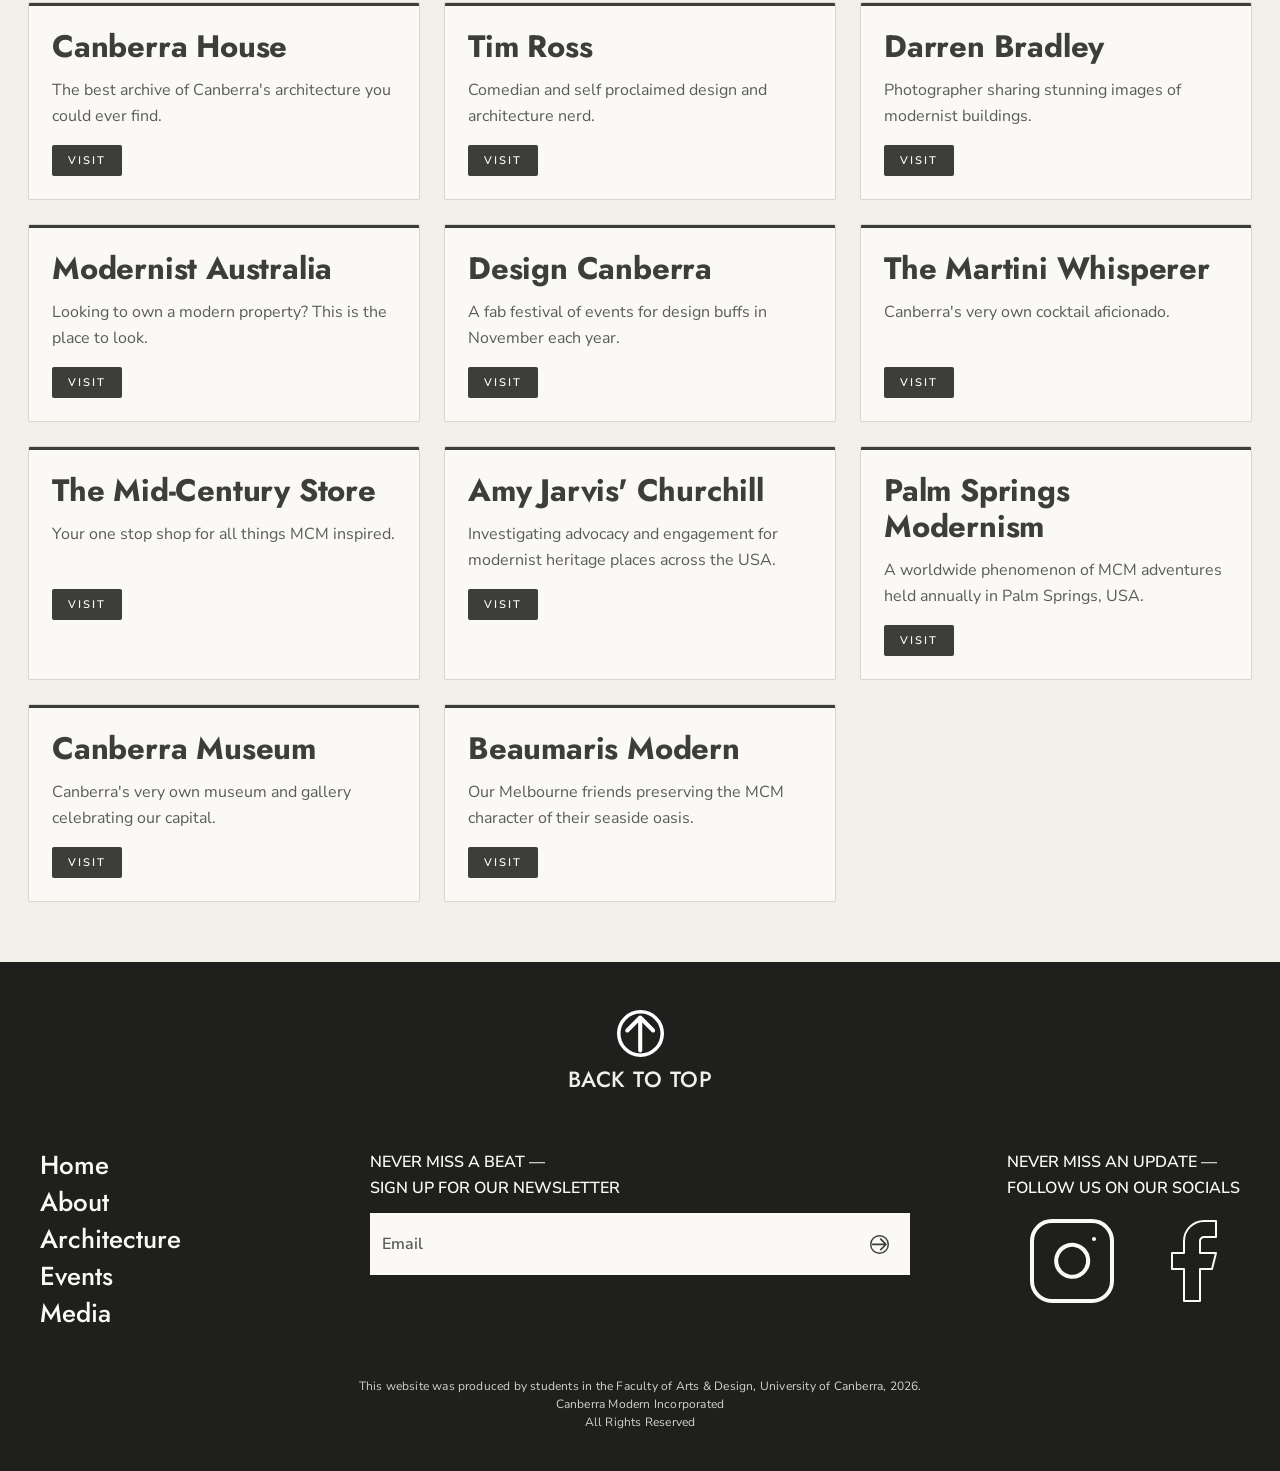
==== commit 57ea18ae: "updated header link order" ====
--- a/about.html
+++ b/about.html
@@ -16,10 +16,11 @@
     <nav class="navbar">
       <a href="index.html" class="logo"><span class="logo-regular">Canberra</span><span class="logo-bold"> Modern</span></a>
       <ul class="nav-links">
-        <li><a href="about.html" class="nav-active">About</a></li>
-        <li><a href="architecture.html">Architecture</a></li>
-        <li><a href="events.html">Events</a></li>
-        <li><a href="media.html">Media</a></li>
+                   <li><a href="events.html">Events</a></li>
+                        <li><a href="media.html">Media</a></li>
+                                <li><a href="architecture.html">Architecture</a></li>
+
+        <li><a href="about.html">About</a></li>
       </ul>
     </nav>
     <div class="page-hero-content">
--- a/assets/css/styles.css
+++ b/assets/css/styles.css
@@ -932,6 +932,25 @@
   color: var(--off-white);
 }
 
+.building-caption-address {
+  font-family: var(--font-body);
+  font-weight: 400;
+  font-size: 14px;
+  line-height: 22px;
+  color: var(--tan);
+  margin-bottom: 2px;
+}
+
+.building-caption-note {
+  font-family: var(--font-body);
+  font-weight: 400;
+  font-size: 13px;
+  line-height: 20px;
+  color: #8a8a84;
+  margin-top: 8px;
+  font-style: italic;
+}
+
 /* Scroll progress dots */
 .scroll-dots {
   display: flex;
@@ -972,14 +991,192 @@
   letter-spacing: -0.5px;
   margin-bottom: 32px;
 }
-.events-heading.dark  { color: var(--stone); }
-.events-heading.light { color: var(--off-white); }
+.events-heading.dark    { color: var(--stone); }
+.events-heading.charcoal { color: var(--charcoal); }
+.events-heading.light   { color: var(--off-white); }
 
 .events-grid {
-  display: grid;
-  grid-template-columns: repeat(3, 1fr);
-  gap: 28px;
-}
+  display: flex;
+  gap: 42px;
+  align-items: stretch;
+}
+
+.events-grid > .event-card-large {
+  flex: 1;
+  min-width: 0;
+}
+
+.events-see-more {
+  display: flex;
+  flex-direction: column;
+  align-items: center;
+  justify-content: center;
+  gap: 8px;
+  flex-shrink: 0;
+  cursor: pointer;
+  transition: opacity 0.2s;
+  text-decoration: none;
+}
+
+.events-see-more:hover { opacity: 0.7; }
+
+.events-see-more img {
+  width: 40px;
+  height: 40px;
+}
+
+.events-see-more span {
+  font-family: var(--font-body);
+  font-weight: 600;
+  font-size: 13px;
+  letter-spacing: 2px;
+  text-transform: uppercase;
+  color: var(--stone);
+}
+
+.events-see-more--light span { color: var(--off-white); }
+
+/* ===== FEATURED EVENT SECTION ===== */
+.featured-event-section {
+  display: flex;
+  height: 560px;
+  background-color: var(--cream);
+}
+
+.featured-event-image-col {
+  position: relative;
+  width: 42%;
+  flex-shrink: 0;
+  overflow: hidden;
+  background-color: #dad8d1;
+}
+
+.featured-event-image-col img {
+  width: 100%;
+  height: 100%;
+  object-fit: cover;
+}
+
+.featured-event-badge {
+  position: absolute;
+  top: 32px;
+  left: 32px;
+  background-color: #111110;
+  color: var(--off-white);
+  font-family: var(--font-body);
+  font-weight: 600;
+  font-size: 11px;
+  letter-spacing: 2px;
+  text-transform: uppercase;
+  padding: 8px 18px;
+  border-radius: 2px;
+  z-index: 1;
+}
+
+.featured-event-content-col {
+  flex: 1;
+  padding: 60px 60px 48px;
+  display: flex;
+  flex-direction: column;
+  justify-content: center;
+  gap: 0;
+  overflow: hidden;
+}
+
+.featured-dont-miss {
+  font-family: var(--font-body);
+  font-weight: 600;
+  font-size: 12px;
+  letter-spacing: 3px;
+  color: #8a8a84;
+  text-transform: uppercase;
+  margin-bottom: 16px;
+}
+
+.featured-event-title {
+  font-family: var(--font-heading);
+  font-weight: 900;
+  font-size: 54px;
+  line-height: 58px;
+  letter-spacing: -1.5px;
+  color: #111110;
+  margin-bottom: 20px;
+}
+
+.featured-divider {
+  border: none;
+  border-top: 1px solid rgba(181, 180, 174, 0.4);
+  margin-bottom: 16px;
+}
+
+.featured-event-date-text {
+  font-family: var(--font-heading);
+  font-weight: 700;
+  font-size: 16px;
+  color: #111110;
+  margin-bottom: 4px;
+}
+
+.featured-event-time,
+.featured-event-place {
+  font-family: var(--font-body);
+  font-size: 14px;
+  color: #8a8a84;
+  margin-bottom: 4px;
+}
+
+.featured-event-place { margin-bottom: 16px; }
+
+.featured-event-desc {
+  font-family: var(--font-body);
+  font-size: 14px;
+  line-height: 22px;
+  color: var(--stone);
+  margin-bottom: 12px;
+}
+
+.featured-event-meta {
+  font-family: var(--font-body);
+  font-weight: 600;
+  font-size: 13px;
+  color: #8a8a84;
+  margin-bottom: 24px;
+}
+
+.featured-event-actions {
+  display: flex;
+  align-items: center;
+  gap: 32px;
+}
+
+.featured-register-btn {
+  background-color: #111110;
+  color: var(--off-white);
+  font-family: var(--font-body);
+  font-weight: 600;
+  font-size: 14px;
+  letter-spacing: 2px;
+  text-transform: uppercase;
+  padding: 16px 32px;
+  border-radius: 2px;
+  text-decoration: none;
+  transition: opacity 0.2s;
+}
+
+.featured-register-btn:hover { opacity: 0.8; }
+
+.featured-see-all {
+  font-family: var(--font-body);
+  font-weight: 600;
+  font-size: 13px;
+  letter-spacing: 1.5px;
+  color: #8a8a84;
+  text-transform: uppercase;
+  text-decoration: none;
+  transition: opacity 0.2s;
+}
+
+.featured-see-all:hover { opacity: 0.7; }
 
 /* Event card */
 .event-card-large {
@@ -1212,6 +1409,287 @@
 }
 
 .highlights-dot.active { background-color: var(--stone); }
+
+/* ===== MEDIA PAGE ===== */
+.media-featured-title {
+  font-family: var(--font-heading);
+  font-weight: 700;
+  font-size: 37px;
+  line-height: 42px;
+  letter-spacing: -0.3px;
+  color: var(--stone);
+  max-width: 994px;
+  margin-bottom: 40px;
+}
+
+.episode-tag {
+  position: absolute;
+  top: 12px;
+  left: 12px;
+  background-color: var(--charcoal);
+  color: var(--off-white);
+  font-family: var(--font-body);
+  font-weight: 600;
+  font-size: 11px;
+  letter-spacing: 1.5px;
+  padding: 4px 12px;
+  border-radius: 2px;
+  z-index: 1;
+}
+
+.media-card .event-card-image {
+  position: relative;
+}
+
+.media-see-more {
+  display: flex;
+  justify-content: flex-end;
+  margin-top: 24px;
+}
+
+.media-see-more-btn {
+  display: flex;
+  flex-direction: column;
+  align-items: center;
+  gap: 6px;
+  cursor: pointer;
+  transition: opacity 0.2s;
+  text-decoration: none;
+}
+
+.media-see-more-btn:hover { opacity: 0.7; }
+
+.media-see-more-btn img {
+  width: 40px;
+  height: 40px;
+}
+
+.media-see-more-btn span {
+  font-family: var(--font-body);
+  font-weight: 600;
+  font-size: 13px;
+  letter-spacing: 2px;
+  text-transform: uppercase;
+  color: var(--stone);
+}
+
+.media-see-more-btn.light span { color: var(--off-white); }
+
+.see-more-light {
+  filter: brightness(0) invert(1);
+}
+
+/* Patron section */
+.patron-section {
+  background-color: var(--cream);
+}
+
+.patron-inner {
+  display: flex;
+  gap: 60px;
+  align-items: flex-start;
+  padding: 20px 0;
+}
+
+.patron-image {
+  flex-shrink: 0;
+  width: 380px;
+  height: 480px;
+  overflow: hidden;
+  border: 6px solid var(--stone);
+}
+
+.patron-image img {
+  width: 100%;
+  height: 100%;
+  object-fit: cover;
+  object-position: top;
+}
+
+.patron-content {
+  flex: 1;
+}
+
+.patron-label {
+  font-family: var(--font-body);
+  font-weight: 600;
+  font-size: 13px;
+  letter-spacing: 2px;
+  color: var(--slate);
+  margin-bottom: 12px;
+  text-transform: uppercase;
+}
+
+.patron-name {
+  font-family: var(--font-heading);
+  font-weight: 900;
+  font-size: 54px;
+  line-height: 58px;
+  letter-spacing: -1px;
+  color: var(--charcoal);
+  margin-bottom: 8px;
+}
+
+.patron-subtitle {
+  font-family: var(--font-heading);
+  font-weight: 500;
+  font-size: 22px;
+  line-height: 28px;
+  color: var(--slate);
+  margin-bottom: 28px;
+}
+
+.patron-bio {
+  font-family: var(--font-body);
+  font-weight: 400;
+  font-size: 16px;
+  line-height: 26px;
+  color: var(--stone);
+  margin-bottom: 16px;
+}
+
+/* ===== PODCAST CAROUSEL ===== */
+.podcast-section {
+  background-color: var(--off-white);
+  padding: 0;
+}
+
+.podcast-section-heading {
+  font-family: var(--font-heading);
+  font-weight: 900;
+  font-size: 45px;
+  line-height: 50px;
+  letter-spacing: -0.5px;
+  color: var(--stone);
+  margin-bottom: 12px;
+}
+
+.podcast-featured-title {
+  font-family: var(--font-heading);
+  font-weight: 700;
+  font-size: 26px;
+  line-height: 32px;
+  color: var(--slate);
+  margin-bottom: 40px;
+}
+
+.podcast-carousel-wrapper {
+  display: flex;
+  align-items: center;
+  gap: 20px;
+}
+
+.podcast-viewport {
+  overflow: hidden;
+  flex: 1;
+}
+
+.podcast-track {
+  display: flex;
+  gap: 28px;
+  transition: transform 0.4s ease;
+}
+
+.podcast-card {
+  flex: 0 0 calc(33.333% - 19px);
+  background-color: #2e2e2c;
+  border: 4px solid var(--cream);
+  border-radius: 2px;
+  overflow: hidden;
+  display: flex;
+  flex-direction: column;
+}
+
+.podcast-card-image {
+  width: 100%;
+  height: 220px;
+  overflow: hidden;
+}
+
+.podcast-card-image img {
+  width: 100%;
+  height: 100%;
+  object-fit: cover;
+}
+
+.podcast-card-body {
+  padding: 16px;
+  display: flex;
+  flex-direction: column;
+  gap: 8px;
+  flex: 1;
+}
+
+.podcast-ep-tag {
+  display: inline-block;
+  background-color: var(--charcoal);
+  color: var(--off-white);
+  font-family: var(--font-body);
+  font-weight: 600;
+  font-size: 11px;
+  letter-spacing: 1.5px;
+  padding: 4px 12px;
+  border-radius: 2px;
+  width: fit-content;
+}
+
+.podcast-card-title {
+  font-family: var(--font-heading);
+  font-weight: 700;
+  font-size: 22px;
+  line-height: 28px;
+  color: var(--off-white);
+}
+
+.podcast-card-desc {
+  font-family: var(--font-body);
+  font-size: 13px;
+  line-height: 20px;
+  color: #8a8a84;
+  flex: 1;
+}
+
+.podcast-listen-btn {
+  display: inline-block;
+  background-color: var(--charcoal);
+  color: var(--off-white);
+  font-family: var(--font-body);
+  font-weight: 600;
+  font-size: 11px;
+  letter-spacing: 2px;
+  padding: 8px 20px;
+  border-radius: 2px;
+  text-decoration: none;
+  width: fit-content;
+  transition: opacity 0.2s;
+}
+
+.podcast-listen-btn:hover { opacity: 0.75; }
+
+.podcast-coming-soon {
+  font-family: var(--font-body);
+  font-weight: 600;
+  font-size: 11px;
+  letter-spacing: 2px;
+  color: #8a8a84;
+  text-transform: uppercase;
+}
+
+.podcast-arrow {
+  background: none;
+  border: none;
+  cursor: pointer;
+  width: 45px;
+  height: 45px;
+  flex-shrink: 0;
+  transition: opacity 0.2s;
+}
+
+.podcast-arrow:hover { opacity: 0.7; }
+
+.arrow-flip {
+  transform: rotate(180deg);
+}
 
 /* ===== MOBILE RESPONSIVE ===== */
 @media (max-width: 768px) {
@@ -1399,8 +1877,43 @@
 
   /* ---- EVENTS ---- */
   .events-grid {
-    grid-template-columns: 1fr;
+    overflow-x: scroll;
+    scroll-snap-type: x mandatory;
+    scrollbar-width: none;
     gap: 20px;
+  }
+
+  .events-grid::-webkit-scrollbar { display: none; }
+
+  .events-grid > .event-card-large {
+    flex: 0 0 80vw;
+    scroll-snap-align: start;
+  }
+
+  .events-see-more {
+    flex-shrink: 0;
+    align-self: center;
+    padding: 0 12px;
+  }
+
+  /* Featured event — stack on mobile */
+  .featured-event-section {
+    flex-direction: column;
+    height: auto;
+  }
+
+  .featured-event-image-col {
+    width: 100%;
+    height: 260px;
+  }
+
+  .featured-event-content-col {
+    padding: 32px 20px;
+  }
+
+  .featured-event-title {
+    font-size: 38px;
+    line-height: 44px;
   }
 
   .events-inner,
@@ -1415,6 +1928,45 @@
 
   .highlight-slide {
     height: 280px;
+  }
+
+  .highlights-prev,
+  .highlights-next {
+    display: none;
+  }
+
+  .highlights-carousel {
+    width: 100%;
+  }
+
+  .highlights-dots {
+    width: 100%;
+  }
+
+  /* ---- MEDIA PAGE ---- */
+  .media-featured-title {
+    font-size: 26px;
+    line-height: 34px;
+    margin-bottom: 24px;
+  }
+
+  .patron-inner {
+    flex-direction: column;
+    gap: 32px;
+  }
+
+  .patron-image {
+    width: 100%;
+    height: 300px;
+  }
+
+  .patron-name {
+    font-size: 38px;
+    line-height: 44px;
+  }
+
+  .media-see-more {
+    justify-content: center;
   }
 
   /* ---- PAGE HERO ---- */
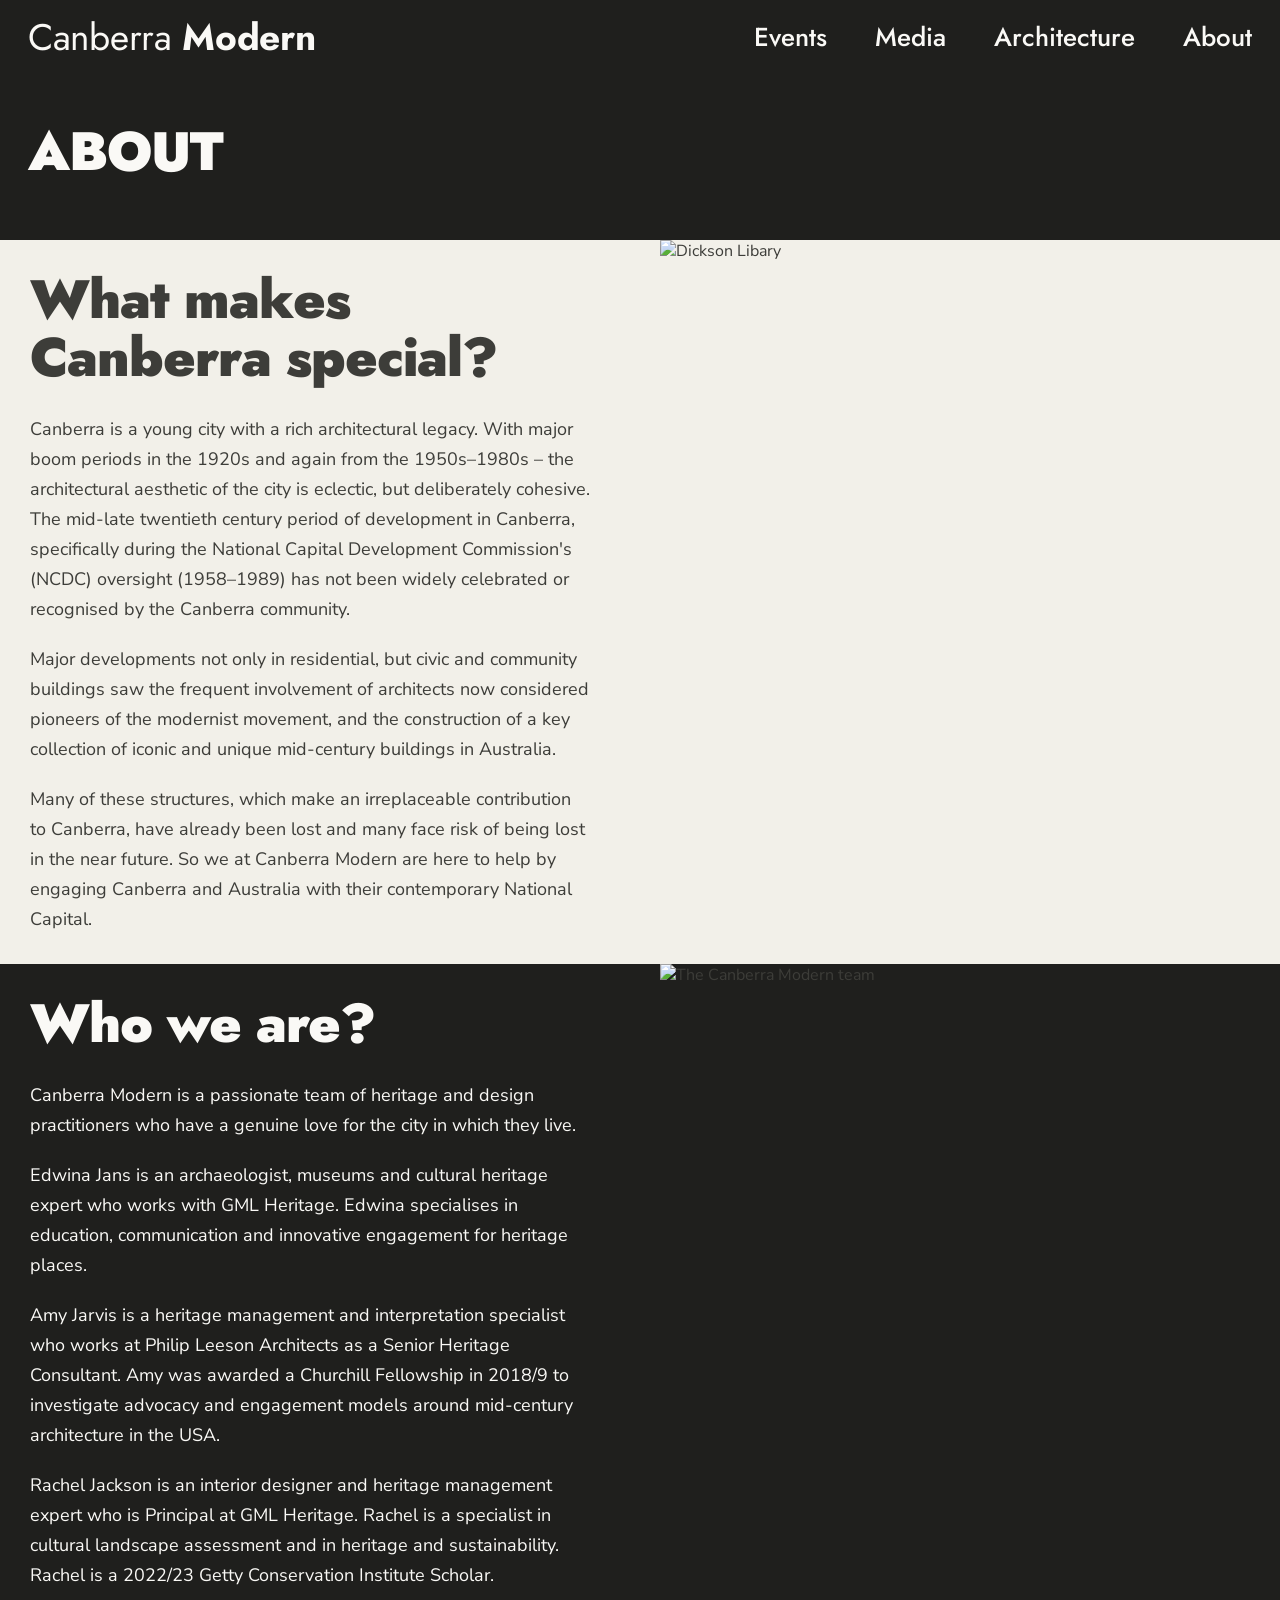
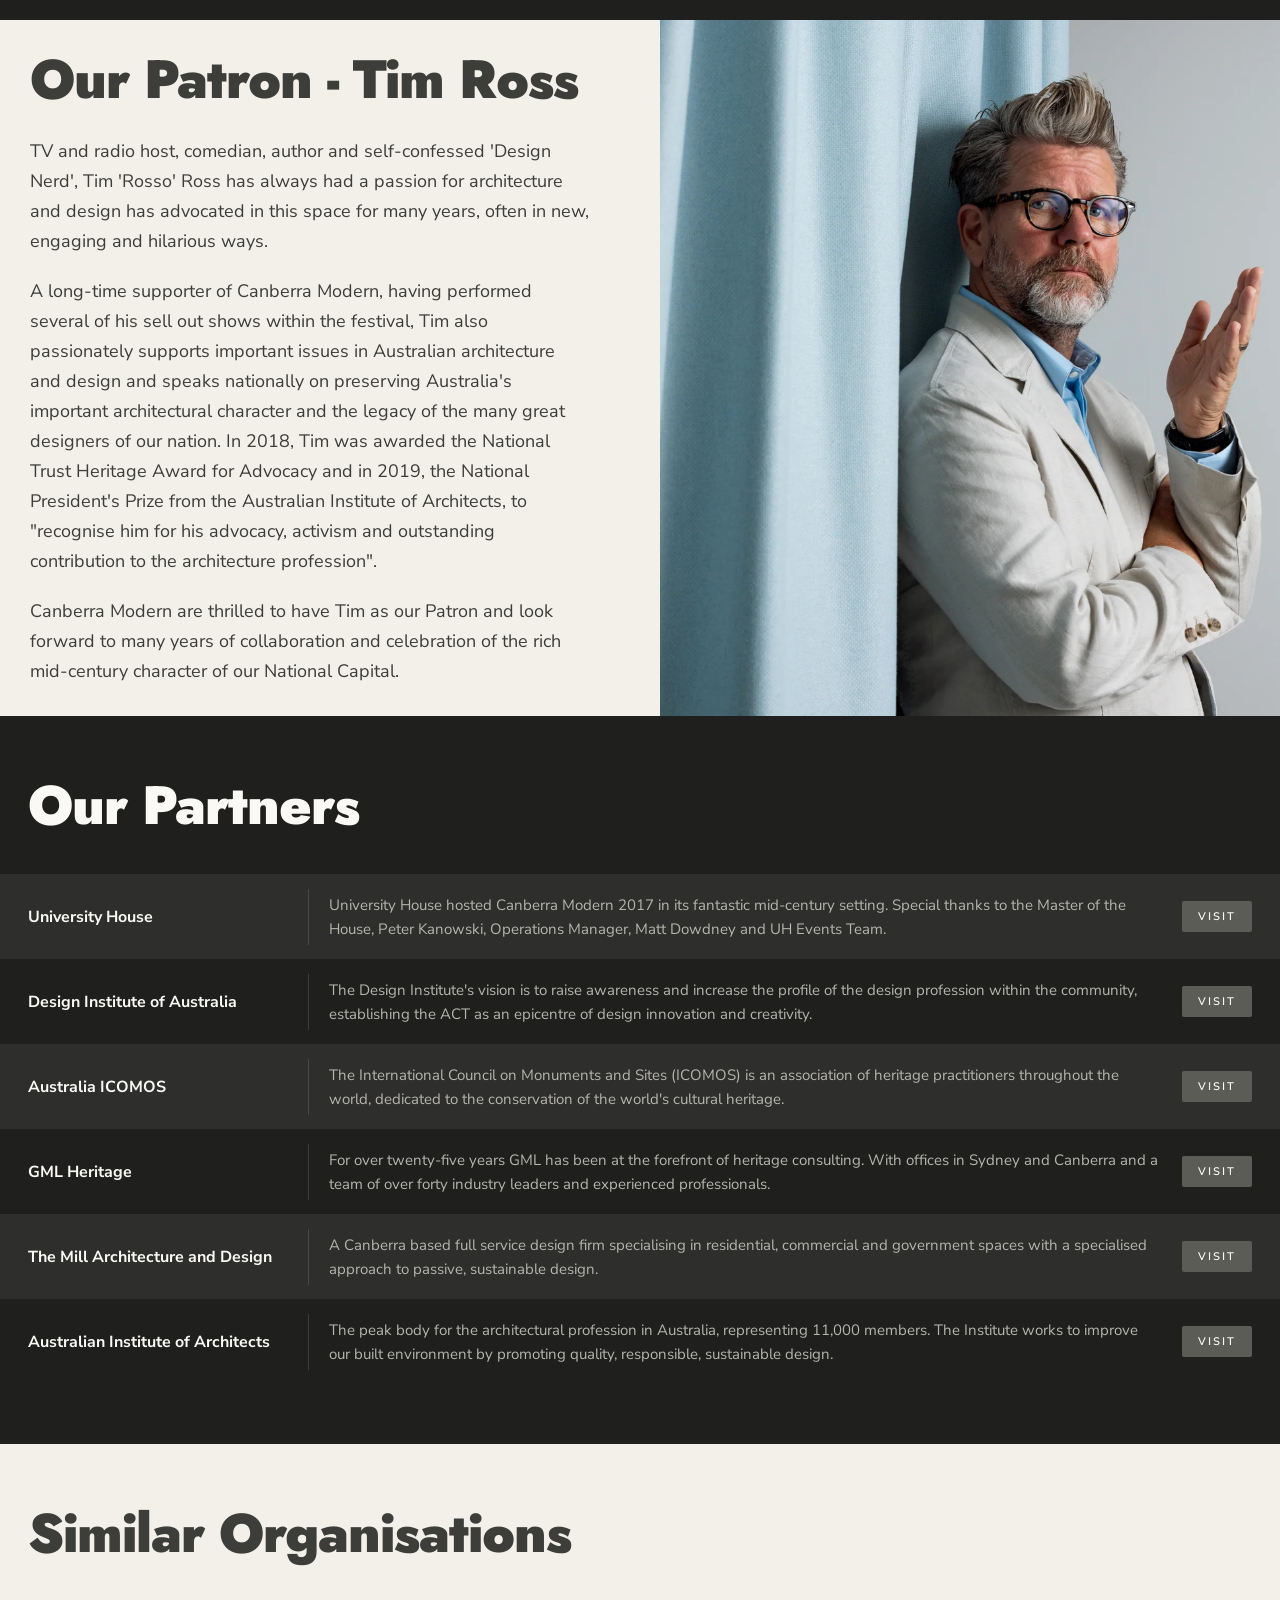
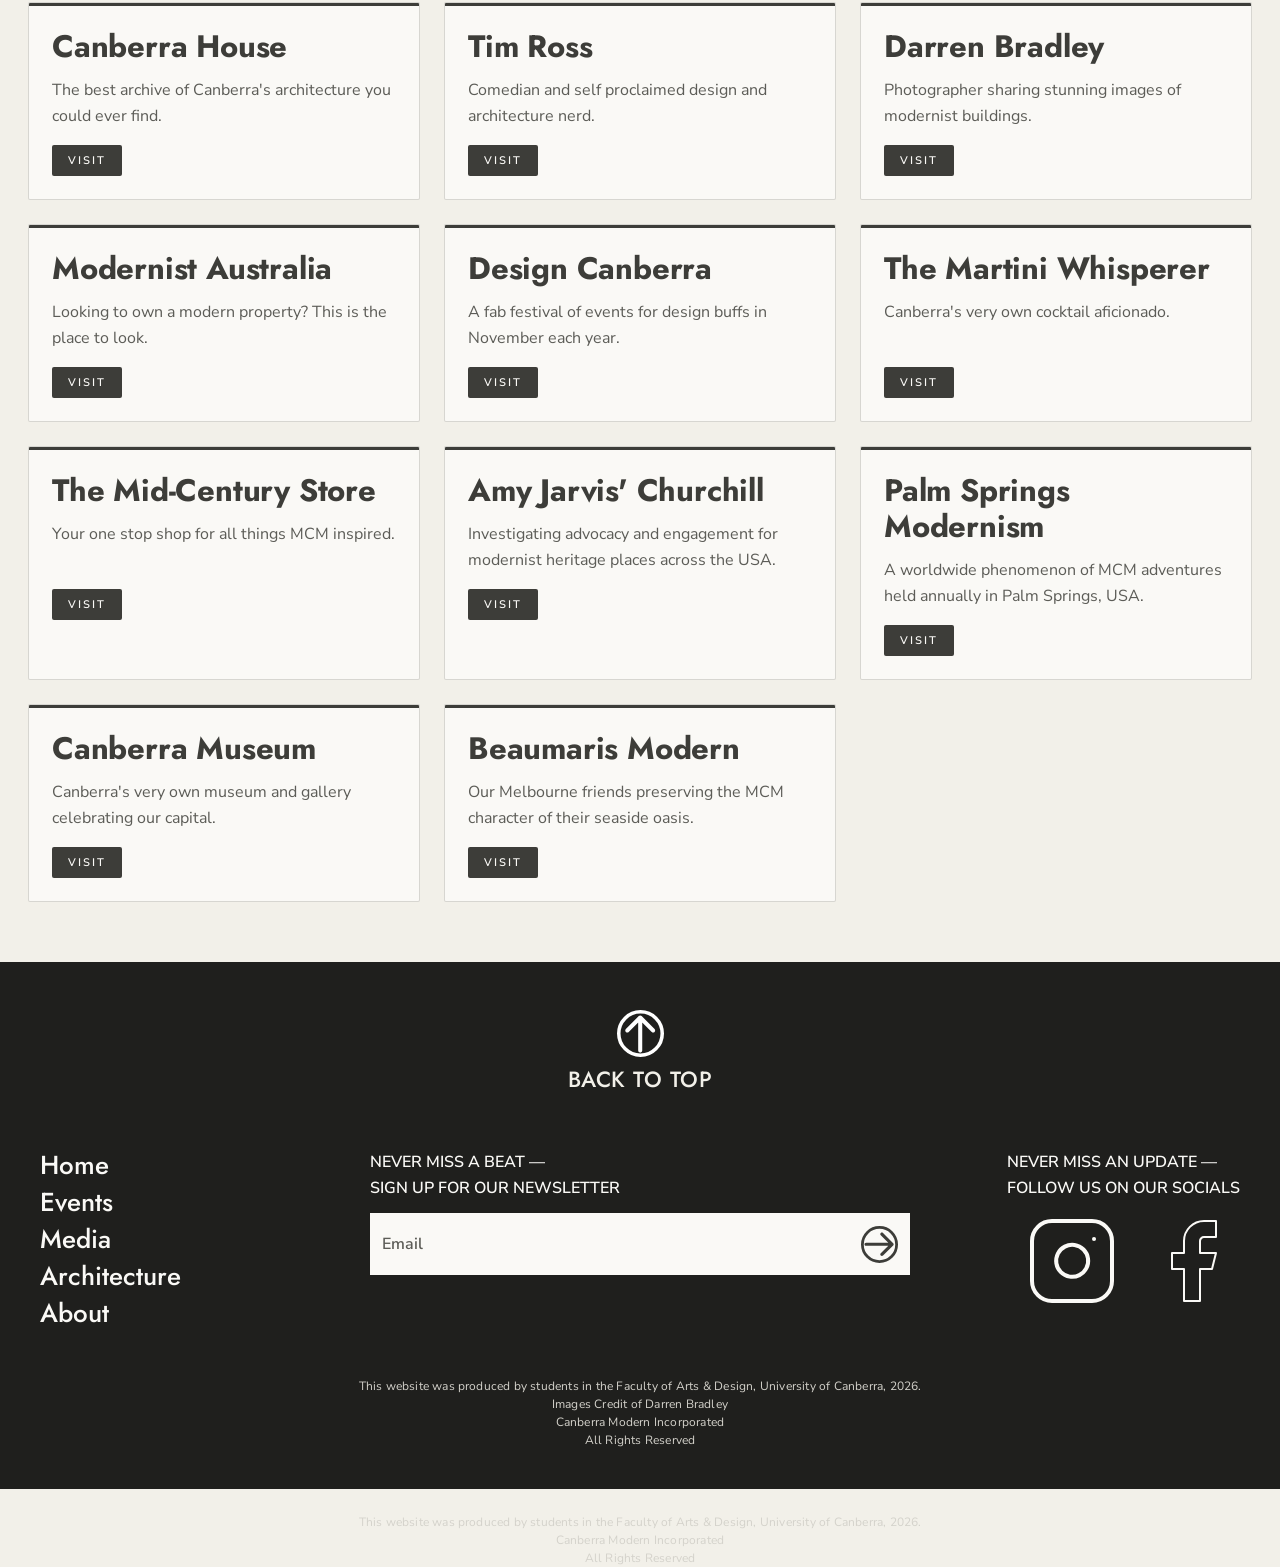
==== commit 96da5237: "Updated mobile and footer navigation to match the home page and header nav. Fixed some minor allignm" ====
--- a/about.html
+++ b/about.html
@@ -193,20 +193,24 @@
     </div>
 
     <div class="footer-body">
+      <!-- Nav links -->
       <nav class="footer-nav">
         <a href="index.html">Home</a>
+                <a href="events.html">Events</a>
+        <a href="media.html">Media</a>
+        <a href="architecture.html">Architecture</a>
+
         <a href="about.html">About</a>
-        <a href="architecture.html">Architecture</a>
-        <a href="events.html">Events</a>
-        <a href="media.html">Media</a>
       </nav>
 
+      <!-- Newsletter -->
       <div class="footer-newsletter">
         <p class="newsletter-heading">NEVER MISS A BEAT —<br>SIGN UP FOR OUR NEWSLETTER</p>
         <form class="newsletter-form" onsubmit="return false;">
           <input type="email" placeholder="Email" class="newsletter-input" aria-label="Email address">
           <button type="submit" class="newsletter-submit" aria-label="Submit">
-            <img src="assets/images/seemoreright.svg" alt="Submit" class="submit-arrow">
+            <img src="assets/images/seemoreright.svg" alt="" class="submit-circle">
+     
           </button>
         </form>
       </div>
@@ -225,6 +229,11 @@
       </div>
     </div>
 
+    <p class="footer-copyright">This website was produced by students in the Faculty of Arts & Design, University of Canberra, 2026.<br>Images Credit of Darren Bradley<br>Canberra Modern Incorporated<br>All Rights Reserved<br></p>
+  </footer>
+
+
+
     <p class="footer-copyright">This website was produced by students in the Faculty of Arts & Design, University of Canberra, 2026.<br>Canberra Modern Incorporated<br>All Rights Reserved<br></p>
   </footer>
   <!-- Mobile hamburger button -->
@@ -238,11 +247,11 @@
   <div class="mobile-nav-overlay" id="mobileNavOverlay">
     <button class="mobile-nav-close" id="mobileNavClose" aria-label="Close navigation">&#x2715;</button>
     <nav class="mobile-nav-links">
-      <a href="index.html">Home</a>
+    <a href="index.html">Home</a>
+            <a href="events.html">Events</a>
+      <a href="media.html">Media</a>
+      <a href="architecture.html">Architecture</a>
       <a href="about.html">About</a>
-      <a href="architecture.html">Architecture</a>
-      <a href="events.html">Events</a>
-      <a href="media.html">Media</a>
     </nav>
   </div>
 
--- a/assets/css/styles.css
+++ b/assets/css/styles.css
@@ -1041,6 +1041,8 @@
   display: flex;
   height: 560px;
   background-color: var(--cream);
+  max-width: 1380px;
+  margin: 0 auto;
 }
 
 .featured-event-image-col {
@@ -1875,6 +1877,37 @@
     height: 280px;
   }
 
+  /* ---- PODCAST CAROUSEL ---- */
+  .podcast-carousel-wrapper {
+    gap: 0;
+  }
+
+  .podcast-arrow {
+    display: none;
+  }
+
+  .podcast-viewport {
+    overflow-x: scroll;
+    scroll-snap-type: x mandatory;
+    scrollbar-width: none;
+    -ms-overflow-style: none;
+  }
+
+  .podcast-viewport::-webkit-scrollbar {
+    display: none;
+  }
+
+  .podcast-track {
+    transform: none !important;
+    gap: 16px;
+    padding: 0 20px 4px;
+  }
+
+  .podcast-card {
+    flex: 0 0 80vw;
+    scroll-snap-align: start;
+  }
+
   /* ---- EVENTS ---- */
   .events-grid {
     overflow-x: scroll;
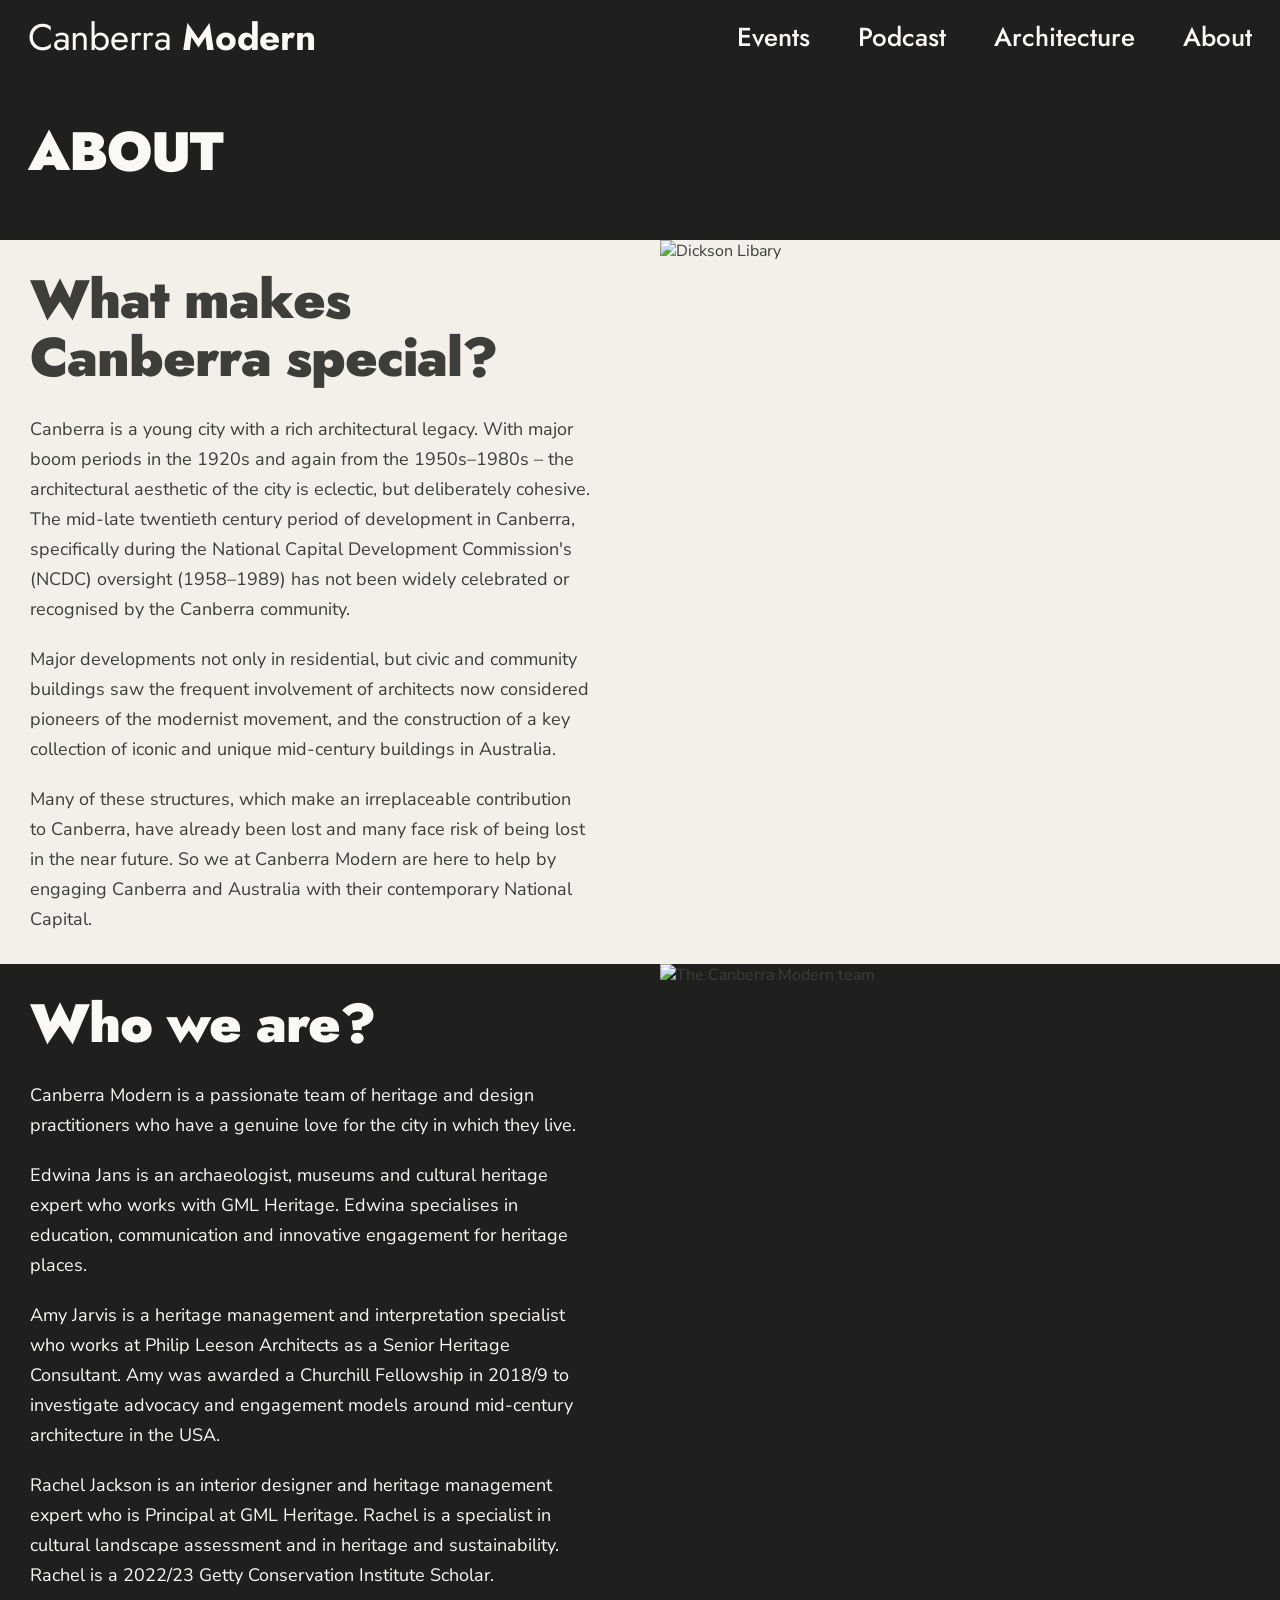
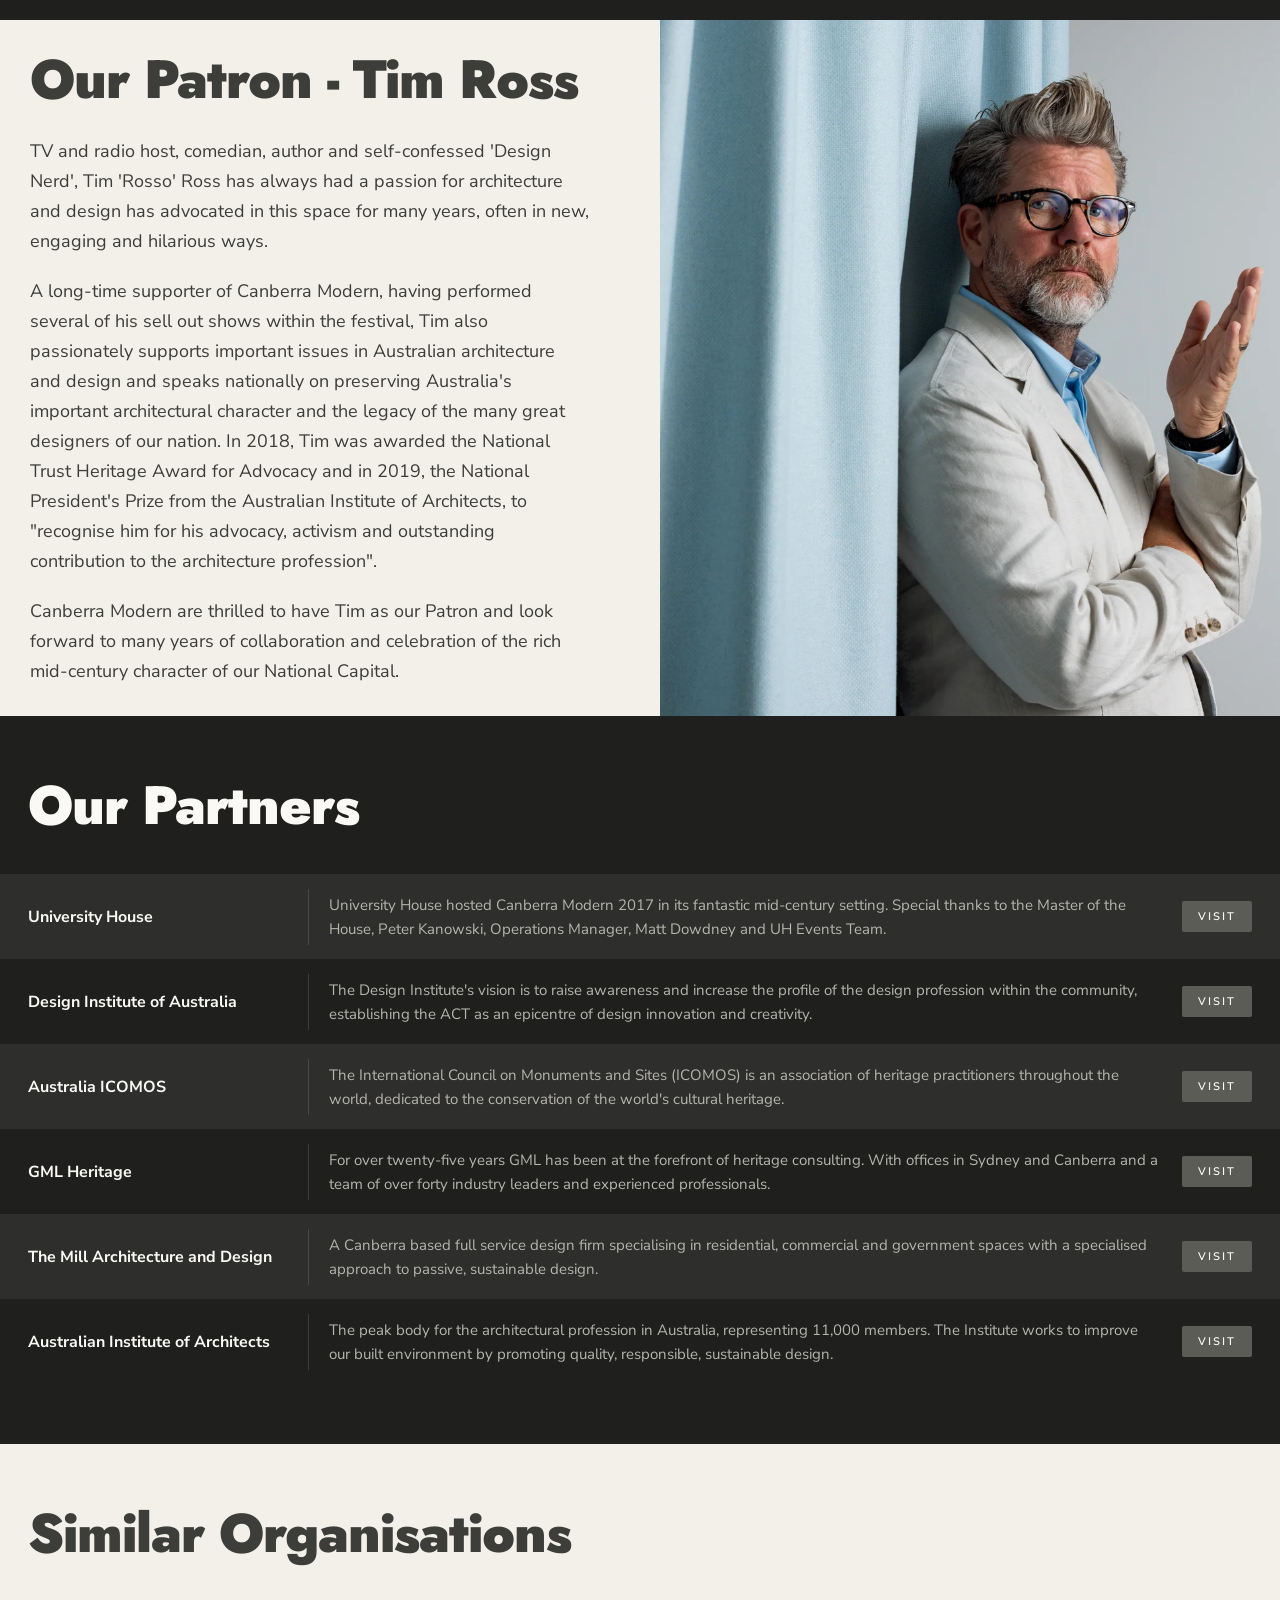
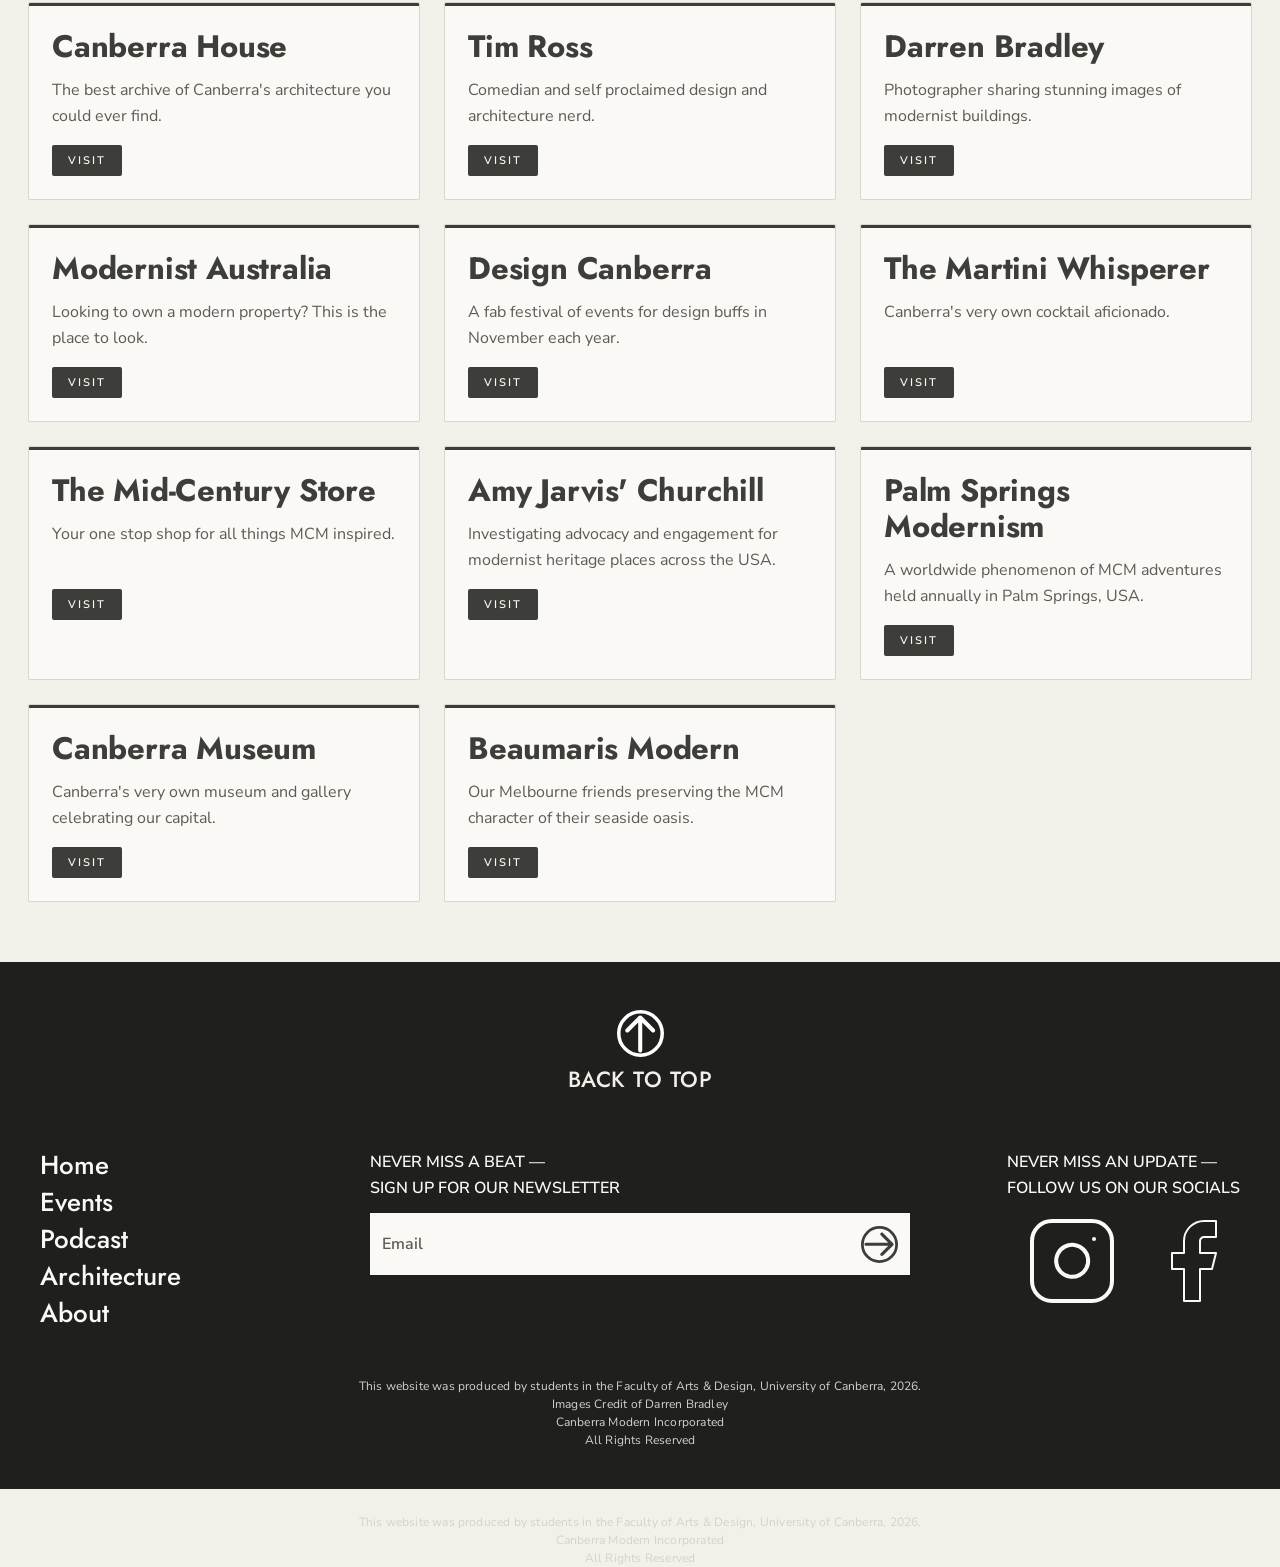
==== commit 312f3864: "Updated media page to podcast and updated navigation to match that" ====
--- a/about.html
+++ b/about.html
@@ -1,4 +1,4 @@
-<!DOCTYPE html>
+﻿<!DOCTYPE html>
 <html lang="en">
 <head>
   <meta charset="UTF-8">
@@ -17,7 +17,7 @@
       <a href="index.html" class="logo"><span class="logo-regular">Canberra</span><span class="logo-bold"> Modern</span></a>
       <ul class="nav-links">
                    <li><a href="events.html">Events</a></li>
-                        <li><a href="media.html">Media</a></li>
+                        <li><a href="media.html">Podcast</a></li>
                                 <li><a href="architecture.html">Architecture</a></li>
 
         <li><a href="about.html">About</a></li>
@@ -197,7 +197,7 @@
       <nav class="footer-nav">
         <a href="index.html">Home</a>
                 <a href="events.html">Events</a>
-        <a href="media.html">Media</a>
+        <a href="media.html">Podcast</a>
         <a href="architecture.html">Architecture</a>
 
         <a href="about.html">About</a>
@@ -249,7 +249,7 @@
     <nav class="mobile-nav-links">
     <a href="index.html">Home</a>
             <a href="events.html">Events</a>
-      <a href="media.html">Media</a>
+      <a href="media.html">Podcast</a>
       <a href="architecture.html">Architecture</a>
       <a href="about.html">About</a>
     </nav>
@@ -258,3 +258,4 @@
   <script src="assets/js/javascript.js"></script>
 </body>
 </html>
+
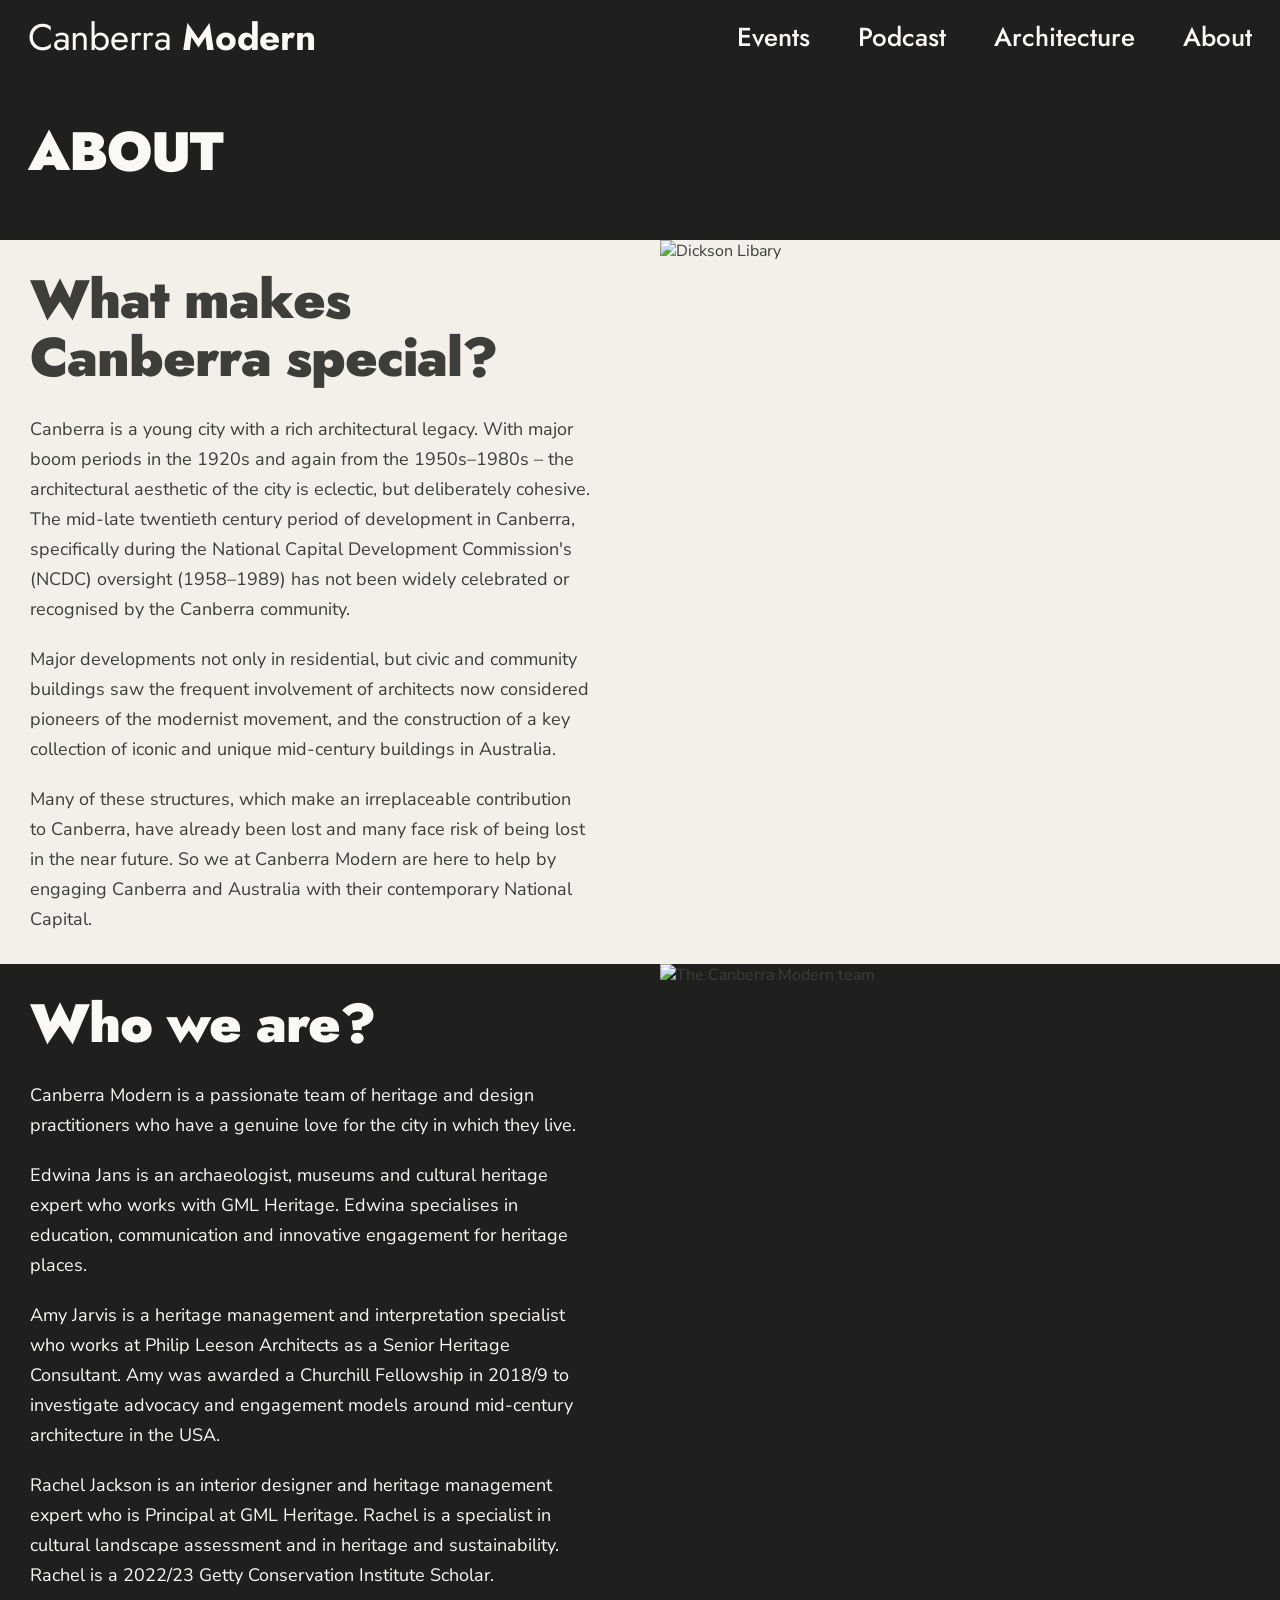
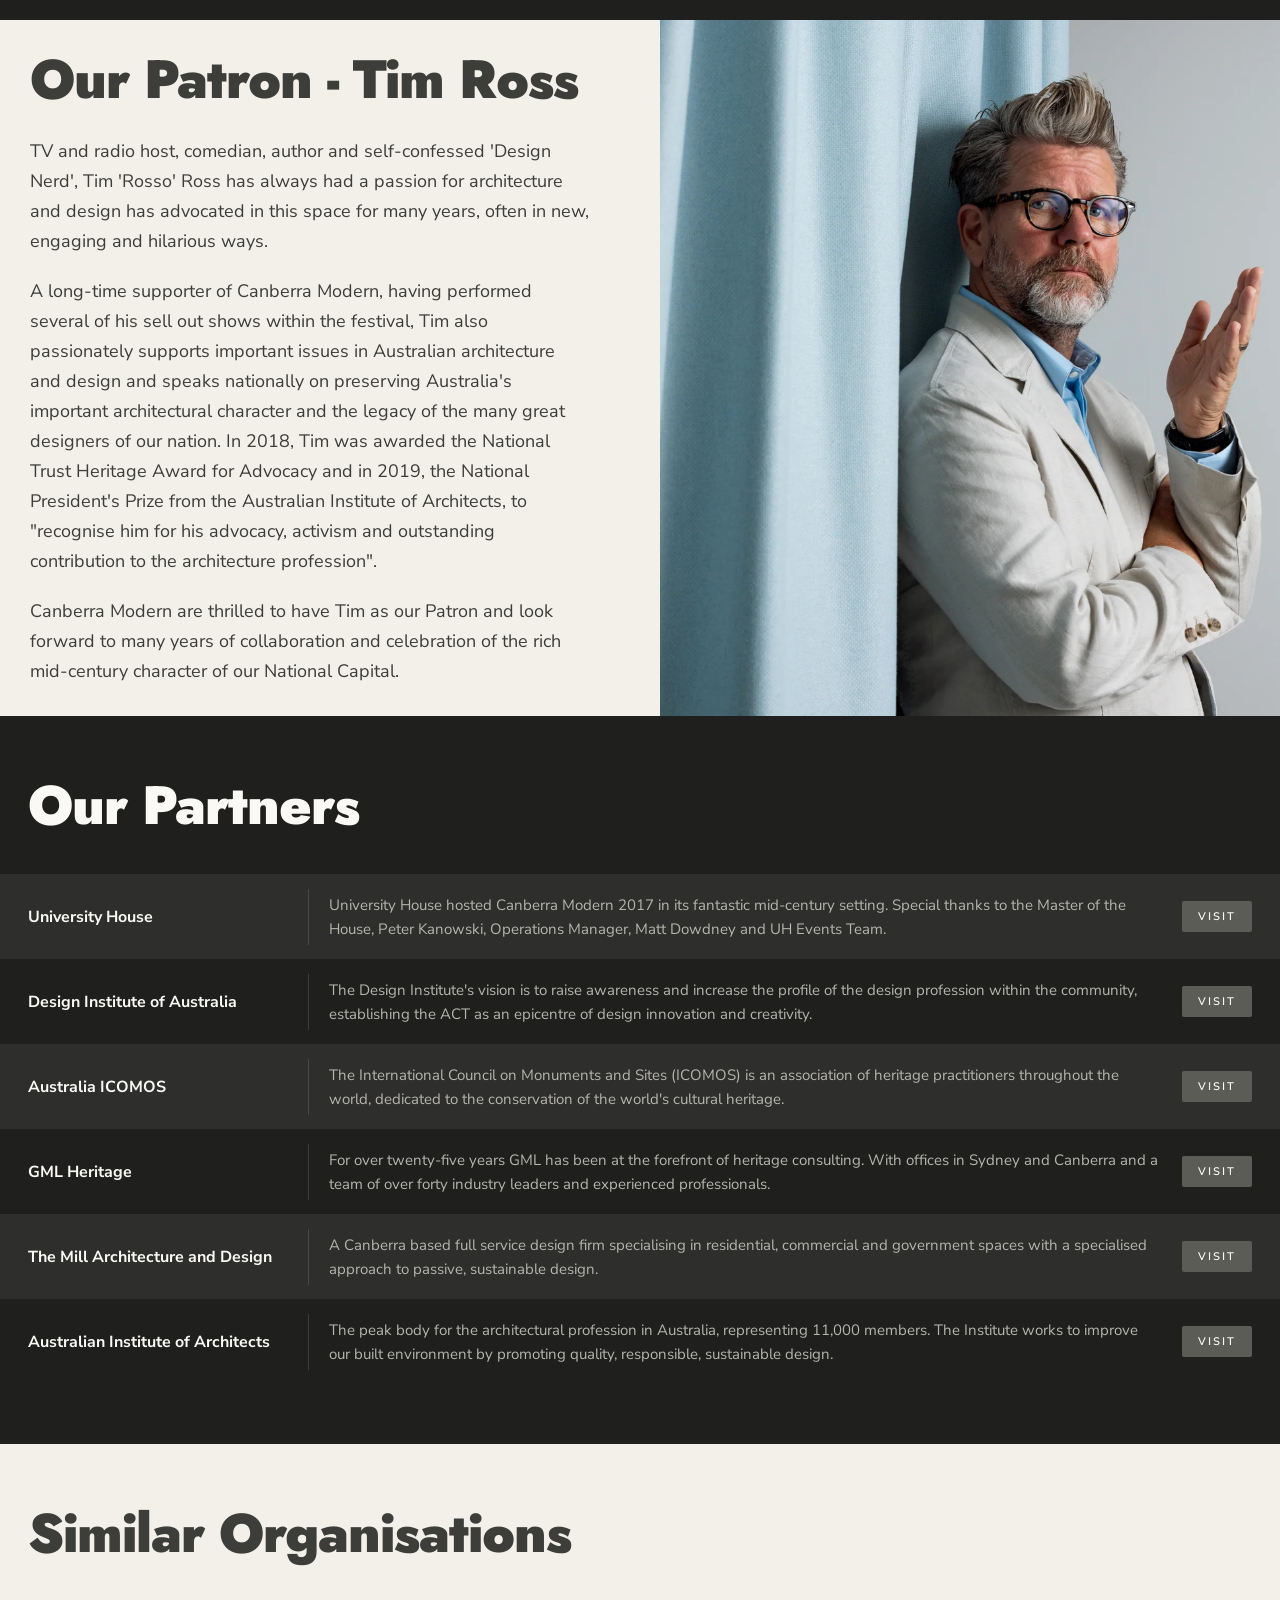
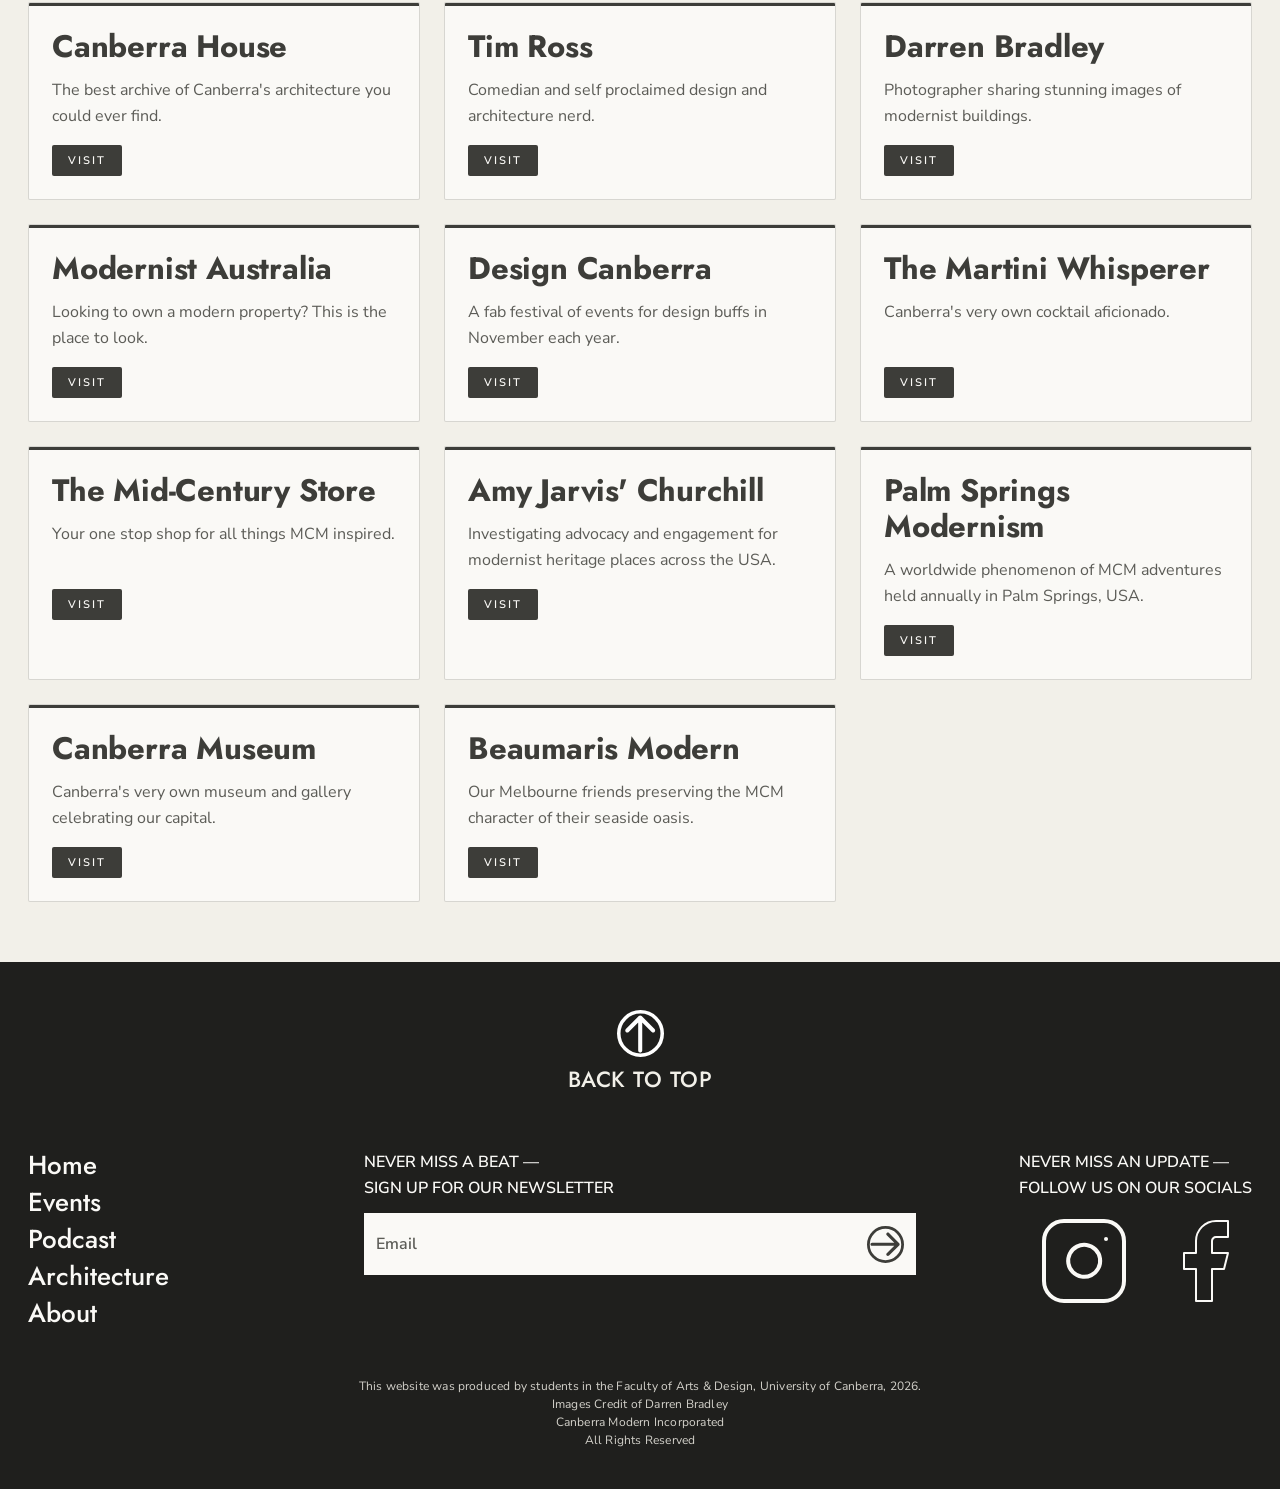
==== commit f2535138: "Updated about page links and architecture images" ====
--- a/about.html
+++ b/about.html
@@ -83,37 +83,37 @@
           <span class="partner-name">University House</span>
           <span class="partner-divider"></span>
           <p class="partner-desc">University House hosted Canberra Modern 2017 in its fantastic mid-century setting. Special thanks to the Master of the House, Peter Kanowski, Operations Manager, Matt Dowdney and UH Events Team.</p>
-          <a href="#" class="visit-btn">VISIT</a>
+          <a href="https://unihouse.anu.edu.au/" class="visit-btn">VISIT</a>
         </div>
         <div class="partner-row">
           <span class="partner-name">Design Institute of Australia</span>
           <span class="partner-divider"></span>
           <p class="partner-desc">The Design Institute's vision is to raise awareness and increase the profile of the design profession within the community, establishing the ACT as an epicentre of design innovation and creativity.</p>
-          <a href="#" class="visit-btn">VISIT</a>
+          <a href="https://www.design.org.au/actbranchoverview/act-branch-overview/act" class="visit-btn">VISIT</a>
         </div>
         <div class="partner-row">
           <span class="partner-name">Australia ICOMOS</span>
           <span class="partner-divider"></span>
           <p class="partner-desc">The International Council on Monuments and Sites (ICOMOS) is an association of heritage practitioners throughout the world, dedicated to the conservation of the world's cultural heritage.</p>
-          <a href="#" class="visit-btn">VISIT</a>
+          <a href="https://australia.icomos.org/" class="visit-btn">VISIT</a>
         </div>
         <div class="partner-row">
           <span class="partner-name">GML Heritage</span>
           <span class="partner-divider"></span>
           <p class="partner-desc">For over twenty-five years GML has been at the forefront of heritage consulting. With offices in Sydney and Canberra and a team of over forty industry leaders and experienced professionals.</p>
-          <a href="#" class="visit-btn">VISIT</a>
+          <a href="https://gml.com.au/" class="visit-btn">VISIT</a>
         </div>
         <div class="partner-row">
           <span class="partner-name">The Mill Architecture and Design</span>
           <span class="partner-divider"></span>
           <p class="partner-desc">A Canberra based full service design firm specialising in residential, commercial and government spaces with a specialised approach to passive, sustainable design.</p>
-          <a href="#" class="visit-btn">VISIT</a>
+          <a href="https://www.themilldesign.com.au/" class="visit-btn">VISIT</a>
         </div>
         <div class="partner-row">
           <span class="partner-name">Australian Institute of Architects</span>
           <span class="partner-divider"></span>
           <p class="partner-desc">The peak body for the architectural profession in Australia, representing 11,000 members. The Institute works to improve our built environment by promoting quality, responsible, sustainable design.</p>
-          <a href="#" class="visit-btn">VISIT</a>
+          <a href="https://www.architecture.com.au/act-chapter" class="visit-btn">VISIT</a>
         </div>
       </div>
     </div>
@@ -127,64 +127,64 @@
         <div class="org-card">
           <h3 class="org-card-title">Canberra House</h3>
           <p class="org-card-desc">The best archive of Canberra's architecture you could ever find.</p>
-          <a href="#" class="visit-btn">VISIT</a>
+          <a href="https://www.canberrahouse.com.au/" class="visit-btn">VISIT</a>
         </div>
         <div class="org-card">
           <h3 class="org-card-title">Tim Ross</h3>
           <p class="org-card-desc">Comedian and self proclaimed design and architecture nerd.</p>
-          <a href="#" class="visit-btn">VISIT</a>
+          <a href="https://modernisterbooks.com/pages/tim-ross-speaker" class="visit-btn">VISIT</a>
         </div>
         <div class="org-card">
           <h3 class="org-card-title">Darren Bradley</h3>
           <p class="org-card-desc">Photographer sharing stunning images of modernist buildings.</p>
-          <a href="#" class="visit-btn">VISIT</a>
+          <a href="https://modernistarchitecture.blogspot.com/" class="visit-btn">VISIT</a>
         </div>
         <div class="org-card">
           <h3 class="org-card-title">Modernist Australia</h3>
           <p class="org-card-desc">Looking to own a modern property? This is the place to look.</p>
-          <a href="#" class="visit-btn">VISIT</a>
+          <a href="https://www.modernistaustralia.com/" class="visit-btn">VISIT</a>
         </div>
         <div class="org-card">
           <h3 class="org-card-title">Design Canberra</h3>
           <p class="org-card-desc">A fab festival of events for design buffs in November each year.</p>
-          <a href="#" class="visit-btn">VISIT</a>
+          <a href="https://www.craftanddesigncanberrafestival.org/" class="visit-btn">VISIT</a>
         </div>
         <div class="org-card">
           <h3 class="org-card-title">The Martini Whisperer</h3>
           <p class="org-card-desc">Canberra's very own cocktail aficionado.</p>
-          <a href="#" class="visit-btn">VISIT</a>
+          <a href="https://martiniwhisperer.com/" class="visit-btn">VISIT</a>
         </div>
         <div class="org-card">
           <h3 class="org-card-title">The Mid-Century Store</h3>
           <p class="org-card-desc">Your one stop shop for all things MCM inspired.</p>
-          <a href="#" class="visit-btn">VISIT</a>
+          <a href="https://www.themidcenturystore.com/" class="visit-btn">VISIT</a>
         </div>
         <div class="org-card">
           <h3 class="org-card-title">Amy Jarvis' Churchill</h3>
           <p class="org-card-desc">Investigating advocacy and engagement for modernist heritage places across the USA.</p>
-          <a href="#" class="visit-btn">VISIT</a> 
+          <a href="https://www.churchilltrust.com.au/project/to-advance-the-celebration-and-conservation-of-the-mid-century-modern-heritage-of-canberra/" class="visit-btn">VISIT</a> 
         </div>
         <div class="org-card">
           <h3 class="org-card-title">Palm Springs Modernism</h3>
           <p class="org-card-desc">A worldwide phenomenon of MCM adventures held annually in Palm Springs, USA.</p>
-          <a href="#" class="visit-btn">VISIT</a>
+          <a href="https://modernismweek.com/" class="visit-btn">VISIT</a>
         </div>
         <div class="org-card">
           <h3 class="org-card-title">Canberra Museum</h3>
           <p class="org-card-desc">Canberra's very own museum and gallery celebrating our capital.</p>
-          <a href="#" class="visit-btn">VISIT</a>
+          <a href="https://www.cmag.com.au/" class="visit-btn">VISIT</a>
         </div>
         <div class="org-card">
           <h3 class="org-card-title">Beaumaris Modern</h3>
           <p class="org-card-desc">Our Melbourne friends preserving the MCM character of their seaside oasis.</p>
-          <a href="#" class="visit-btn">VISIT</a>
+          <a href="https://www.manningclark.org.au/" class="visit-btn">VISIT</a>
         </div>
       </div>
     </div>
   </section>
 
   <!-- ===== FOOTER ===== -->
-  <footer id="newsletter">
+ <footer id="newsletter">
     <div class="footer-top">
       <button class="back-to-top" onclick="window.scrollTo({top:0,behavior:'smooth'})">
         <img src="assets/images/seemoreright.svg" alt="" class="back-to-top-icon">
@@ -234,14 +234,7 @@
 
 
 
-    <p class="footer-copyright">This website was produced by students in the Faculty of Arts & Design, University of Canberra, 2026.<br>Canberra Modern Incorporated<br>All Rights Reserved<br></p>
-  </footer>
-  <!-- Mobile hamburger button -->
-  <button class="hamburger-btn" id="hamburgerBtn" aria-label="Open navigation">
-    <span></span>
-    <span></span>
-    <span></span>
-  </button>
+   
 
   <!-- Mobile full-screen nav overlay -->
   <div class="mobile-nav-overlay" id="mobileNavOverlay">
--- a/assets/css/styles.css
+++ b/assets/css/styles.css
@@ -1,4 +1,4 @@
-/* ===== RESET & BASE ===== */
+﻿/* ===== RESET & BASE ===== */
 *, *::before, *::after {
   box-sizing: border-box;
   margin: 0;
@@ -59,7 +59,7 @@
   align-items: center;
   justify-content: space-between;
   padding: 16px 28px;
-  max-width: 1440px;
+  max-width: 1920px;
   margin: 0 auto;
 }
 
@@ -143,9 +143,9 @@
 /* ===== HERO CONTENT ===== */
 .hero-content {
   position: relative;
-  max-width: 1440px;
+  max-width: 1920px;
   margin: 0 auto;
-  min-height: 830px;
+  min-height: 800px;
 }
 
 /* Left image — top left */
@@ -215,6 +215,8 @@
 /* ===== SECTIONS ===== */
 .section {
   padding: 48px 28px 60px;
+  max-width: 1920px;
+  margin: 0 auto;
   width: 100%;
 }
 
@@ -239,6 +241,8 @@
 .favourites-section {
   background-color: var(--charcoal);
   max-width: 100%;
+  padding-left: max(28px, calc(50vw - 932px));
+  padding-right: max(28px, calc(50vw - 932px));
 }
 
 /* ===== CARDS CONTAINER ===== */
@@ -249,6 +253,8 @@
   display: flex;
   align-items: center;
   gap: 24px;
+  max-width: 1920px;
+  margin: 0 auto;
 }
 
 .cards-container.light {
@@ -295,7 +301,6 @@
   font-weight: 700;
   font-size: 31px;
   line-height: 36px;
-  letter-spacing: -0.2px;
 }
 
 .card-title.dark {
@@ -385,7 +390,7 @@
   display: grid;
   grid-template-columns: 1fr 2fr 1fr;
   gap: 60px;
-  max-width: 1200px;
+  max-width: 1920px;
   margin: 0 auto;
   padding: 32px 0 24px;
   align-items: start;
@@ -608,7 +613,7 @@
 }
 
 .page-hero-content {
-  max-width: 1440px;
+  max-width: 1920px;
   margin: 0 auto;
   padding: 48px 28px 0;
 }
@@ -640,7 +645,7 @@
 }
 
 .about-inner {
-  max-width: 1440px;
+  max-width: 1920px;
   margin: 0 auto;
   display: grid;
   grid-template-columns: 1fr 1fr;
@@ -687,7 +692,7 @@
 
 /* ===== PARTNER ROWS ===== */
 .partners-inner {
-  max-width: 1440px;
+  max-width: 1920px;
   margin: 0 auto;
   padding: 60px 0 60px;
 }
@@ -764,7 +769,7 @@
 
 /* ===== SIMILAR ORGANISATIONS ===== */
 .orgs-inner {
-  max-width: 1440px;
+  max-width: 1920px;
   margin: 0 auto;
   padding: 60px 28px;
 }
@@ -856,9 +861,10 @@
 .building-scroll {
   display: flex;
   gap: 60px;
-  width: max-content;
+  width: %;
   padding-left: max(28px, calc(50vw - 692px));
   padding-right: max(28px, calc(50vw - 692px));}
+  
 
 .building-card {
   width: 680px;
@@ -978,7 +984,7 @@
 .events-section.dark-bg  { background-color: var(--charcoal); }
 
 .events-inner {
-  max-width: 1440px;
+  max-width: 1920px;
   margin: 0 auto;
   padding: 48px 28px 60px;
 }
@@ -1041,7 +1047,7 @@
   display: flex;
   height: 560px;
   background-color: var(--cream);
-  max-width: 1380px;
+  max-width: 1920px;
   margin: 0 auto;
 }
 
@@ -1736,11 +1742,12 @@
   .hero {
     min-height: auto;
     padding-bottom: 40px;
+    
   }
 
   .hero-content {
     position: static;
-    max-width: 100%;
+    max-width: 1920%;
     padding: 20px 20px 40px;
     min-height: auto;
     display: flex;
@@ -1793,7 +1800,7 @@
   /* ---- SECTIONS ---- */
   .section {
     padding: 32px 20px 40px;
-    max-width: 100%;
+    max-width: 1920px;
     margin: 0;
   }
 
@@ -2109,4 +2116,5 @@
     width: 64px;
     height: 64px;
   }
-}+}
+
